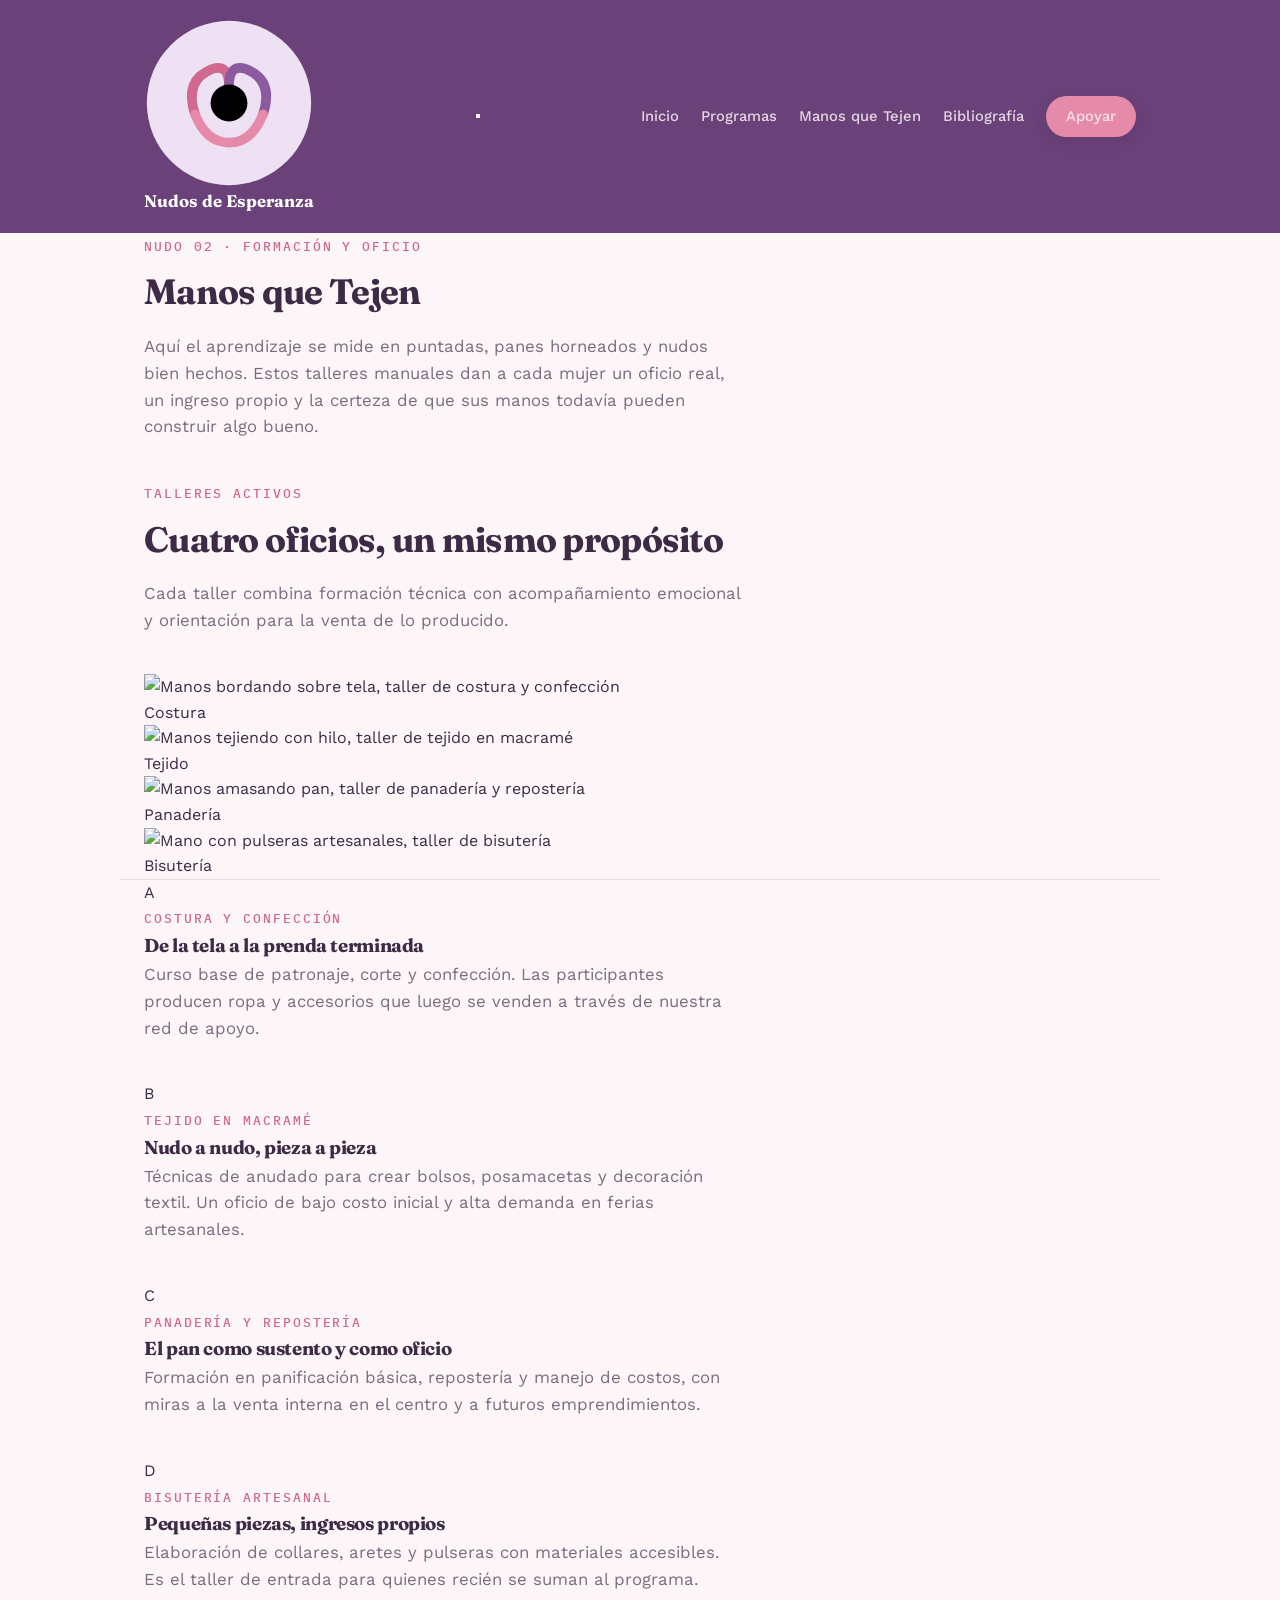
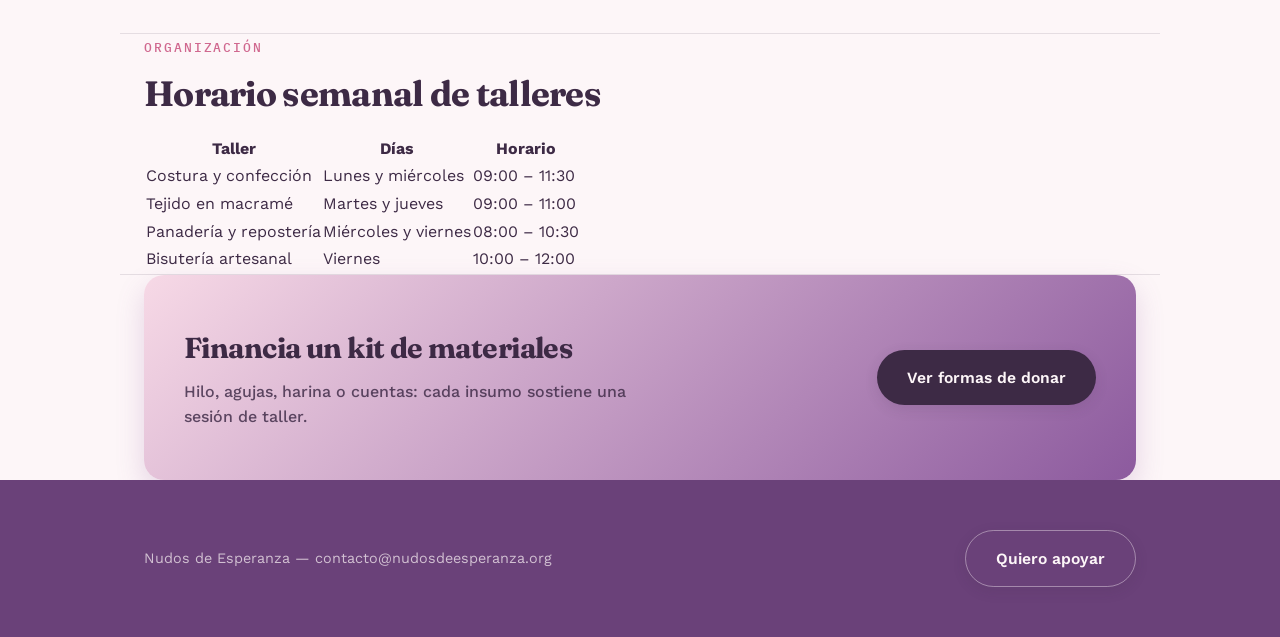
==== manos.html @ 37f953cd "Add files via upload" ====
<!DOCTYPE html>
<html lang="es">
<head>
<meta charset="UTF-8">
<meta name="viewport" content="width=device-width, initial-scale=1.0">
<title>Manos que Tejen — Nudos de Esperanza</title>
<meta name="description" content="Conoce los talleres manuales de Nudos de Esperanza: costura, tejido, panadería y bisutería hechas por mujeres privadas de libertad.">
<link rel="preconnect" href="https://fonts.googleapis.com">
<link rel="preconnect" href="https://fonts.gstatic.com" crossorigin>
<link href="https://fonts.googleapis.com/css2?family=Fraunces:ital,opsz,wght@0,9..144,400;0,9..144,600;0,9..144,700;1,9..144,500&family=Work+Sans:wght@400;500;600;700&family=IBM+Plex+Mono:wght@500&display=swap" rel="stylesheet">
<link rel="stylesheet" href="styles.css">
</head>
<body>

<nav class="topnav">
  <div class="wrap topnav-inner">
    <a href="index.html" class="topnav-logo"><svg class="logo-mark" viewBox="0 0 60 60" xmlns="http://www.w3.org/2000/svg" aria-hidden="true">
        <circle cx="30" cy="30" r="29" fill="var(--morado-tint)"/>
        <path d="M18,34 Q14,22 24,18 Q30,16 30,24" fill="none" stroke="var(--rosa-oscuro)" stroke-width="3.4" stroke-linecap="round"/>
        <path d="M42,34 Q46,22 36,18 Q30,16 30,24" fill="none" stroke="var(--morado)" stroke-width="3.4" stroke-linecap="round"/>
        <circle cx="30" cy="30" r="6.5" fill="var(--hilo)"/>
        <path d="M18,34 Q22,44 30,44 Q38,44 42,34" fill="none" stroke="var(--rosa)" stroke-width="3.4" stroke-linecap="round"/>
      </svg>
      Nudos de Esperanza</a>
    <button class="nav-toggle" aria-label="Abrir menu">
      <span></span><span></span><span></span>
    </button>
    <div class="topnav-links">
      <a href="index.html">Inicio</a>
      <a href="programas.html">Programas</a>
      <a href="manos.html" class="active">Manos que Tejen</a>
      <a href="index.html#bibliografia">Bibliografía</a>
      <a href="#" class="btn btn-primary" onclick="openApoyo(event)" style="padding:9px 20px;">Apoyar</a>
    </div>
  </div>
</nav>

<!-- ============================================================ -->
<!-- ENCABEZADO DE PAGINA -->
<!-- ============================================================ -->
<header class="page-hero">
  <div class="wrap">
    <span class="eyebrow">Nudo 02 · Formación y oficio</span>
    <h1 class="section-title">Manos que Tejen</h1>
    <p class="section-lede">
      Aquí el aprendizaje se mide en puntadas, panes horneados y nudos bien hechos.
      Estos talleres manuales dan a cada mujer un oficio real, un ingreso propio y la
      certeza de que sus manos todavía pueden construir algo bueno.
    </p>
  </div>
</header>

<!-- ============================================================ -->
<!-- LOS TALLERES -->
<!-- ============================================================ -->
<section class="wrap">
  <span class="eyebrow">Talleres activos</span>
  <h2 class="section-title">Cuatro oficios, un mismo propósito</h2>
  <p class="section-lede">Cada taller combina formación técnica con acompañamiento emocional y orientación para la venta de lo producido.</p>

  <div class="galeria-grid">
    <!-- EDITA AQUI: reemplaza cada src por tus propias fotos de los talleres cuando las tengas -->
    <div class="galeria-item">
      <img src="https://images.pexels.com/photos/3838680/pexels-photo-3838680.jpeg?auto=compress&cs=tinysrgb&w=500" alt="Manos bordando sobre tela, taller de costura y confección">
      <span>Costura</span>
    </div>
    <div class="galeria-item">
      <img src="https://images.pexels.com/photos/5709876/pexels-photo-5709876.jpeg?auto=compress&cs=tinysrgb&w=500" alt="Manos tejiendo con hilo, taller de tejido en macramé">
      <span>Tejido</span>
    </div>
    <div class="galeria-item">
      <img src="https://images.pexels.com/photos/5903446/pexels-photo-5903446.jpeg?auto=compress&cs=tinysrgb&w=500" alt="Manos amasando pan, taller de panadería y repostería">
      <span>Panadería</span>
    </div>
    <div class="galeria-item">
      <img src="https://images.pexels.com/photos/16274920/pexels-photo-16274920.jpeg?auto=compress&cs=tinysrgb&w=500" alt="Mano con pulseras artesanales, taller de bisutería">
      <span>Bisutería</span>
    </div>
  </div>
</section>

<hr class="divider wrap">

<!-- ============================================================ -->
<!-- DETALLE DE CADA TALLER -->
<!-- ============================================================ -->
<section class="wrap">

  <div class="detalle-grid" style="border-top:none;">
    <div><div class="detalle-num">A</div></div>
    <div>
      <span class="eyebrow">Costura y confección</span>
      <h3>De la tela a la prenda terminada</h3>
      <!-- EDITA AQUI -->
      <p class="section-lede">Curso base de patronaje, corte y confección. Las participantes producen ropa y accesorios que luego se venden a través de nuestra red de apoyo.</p>
    </div>
  </div>

  <div class="detalle-grid">
    <div><div class="detalle-num">B</div></div>
    <div>
      <span class="eyebrow">Tejido en macramé</span>
      <h3>Nudo a nudo, pieza a pieza</h3>
      <!-- EDITA AQUI -->
      <p class="section-lede">Técnicas de anudado para crear bolsos, posamacetas y decoración textil. Un oficio de bajo costo inicial y alta demanda en ferias artesanales.</p>
    </div>
  </div>

  <div class="detalle-grid">
    <div><div class="detalle-num">C</div></div>
    <div>
      <span class="eyebrow">Panadería y repostería</span>
      <h3>El pan como sustento y como oficio</h3>
      <!-- EDITA AQUI -->
      <p class="section-lede">Formación en panificación básica, repostería y manejo de costos, con miras a la venta interna en el centro y a futuros emprendimientos.</p>
    </div>
  </div>

  <div class="detalle-grid">
    <div><div class="detalle-num">D</div></div>
    <div>
      <span class="eyebrow">Bisutería artesanal</span>
      <h3>Pequeñas piezas, ingresos propios</h3>
      <!-- EDITA AQUI -->
      <p class="section-lede">Elaboración de collares, aretes y pulseras con materiales accesibles. Es el taller de entrada para quienes recién se suman al programa.</p>
    </div>
  </div>

</section>

<hr class="divider wrap">

<!-- ============================================================ -->
<!-- HORARIOS -->
<!-- ============================================================ -->
<section class="wrap">
  <span class="eyebrow">Organización</span>
  <h2 class="section-title">Horario semanal de talleres</h2>
  <!-- EDITA AQUI: ajusta dias y horarios reales -->
  <table class="horario-table">
    <thead>
      <tr>
        <th>Taller</th>
        <th>Días</th>
        <th>Horario</th>
      </tr>
    </thead>
    <tbody>
      <tr><td>Costura y confección</td><td>Lunes y miércoles</td><td>09:00 – 11:30</td></tr>
      <tr><td>Tejido en macramé</td><td>Martes y jueves</td><td>09:00 – 11:00</td></tr>
      <tr><td>Panadería y repostería</td><td>Miércoles y viernes</td><td>08:00 – 10:30</td></tr>
      <tr><td>Bisutería artesanal</td><td>Viernes</td><td>10:00 – 12:00</td></tr>
    </tbody>
  </table>
</section>

<hr class="divider wrap">

<!-- ============================================================ -->
<!-- CTA BAND -->
<!-- ============================================================ -->
<section class="wrap">
  <div class="cta-band">
    <div>
      <h2>Financia un kit de materiales</h2>
      <p>Hilo, agujas, harina o cuentas: cada insumo sostiene una sesión de taller.</p>
    </div>
    <a href="#" class="btn btn-primary" onclick="openApoyo(event)">Ver formas de donar</a>
  </div>
</section>

<!-- ============================================================ -->
<!-- FOOTER -->
<!-- ============================================================ -->
<footer>
  <div class="wrap footer-row">
    <span>Nudos de Esperanza — contacto@nudosdeesperanza.org</span>
    <a href="#" class="btn btn-ghost" onclick="openApoyo(event)">Quiero apoyar</a>
  </div>
</footer>

<!-- ============================================================ -->
<!-- MODAL: DONACIONES — pestañas Bolivia / Internacional          -->
<!-- Debe coincidir exactamente con index.html y programas.html      -->
<!-- ============================================================ -->
<div class="modal-overlay" id="apoyoModal" onclick="if(event.target===this) closeApoyo()">
  <div class="modal-box">
    <button class="modal-close" onclick="closeApoyo()" aria-label="Cerrar">&times;</button>
    <span class="eyebrow">Apoya la causa</span>
    <h2>Elige cómo donar</h2>
    <p class="section-lede">Cualquier aporte, grande o pequeño, sostiene nuestros programas.</p>

    <div class="tabs">
      <button class="tab-btn active" data-tab="bolivia" type="button">Desde Bolivia</button>
      <button class="tab-btn" data-tab="internacional" type="button">Desde el exterior</button>
    </div>

    <div class="tab-panel active" data-tab="bolivia">
      <div class="qr-box">
        <img src="qr.png" alt="Código QR para donar desde Bolivia" onerror="this.style.display='none'; this.parentElement.innerHTML='<span style=&quot;font-size:0.75rem;color:#888;font-family:IBM Plex Mono, monospace; text-align:center;&quot;>Aquí va tu imagen<br>qr.png</span>'">
      </div>
      <div class="cuenta-item">
        <span class="eyebrow">Banco</span>
        <span class="valor">Banco Unión</span>
      </div>
      <div class="cuenta-item">
        <span class="eyebrow">Titular de la cuenta</span>
        <span class="valor">Fundación Nudos de Esperanza</span>
      </div>
      <div class="cuenta-item">
        <span class="eyebrow">Número de cuenta</span>
        <span class="valor">0000-0000-0000-0000</span>
        <button class="copy-btn" data-copy="0000-0000-0000-0000" type="button">Copiar número</button>
      </div>
      <p class="modal-note">También puedes donar en efectivo directamente en nuestras oficinas. Escríbenos a contacto@nudosdeesperanza.org para coordinar.</p>
    </div>

    <div class="tab-panel" data-tab="internacional">
      <div class="qr-box">
        <img src="qr-paypal.png" alt="Código QR de PayPal para donar desde el exterior" onerror="this.style.display='none'; this.parentElement.innerHTML='<span style=&quot;font-size:0.75rem;color:#888;font-family:IBM Plex Mono, monospace; text-align:center;&quot;>Aquí va tu imagen<br>qr-paypal.png</span>'">
      </div>
      <div class="cuenta-item">
        <span class="eyebrow">Plataforma</span>
        <span class="valor">PayPal</span>
      </div>
      <div class="cuenta-item">
        <span class="eyebrow">Correo asociado</span>
        <span class="valor">donaciones@nudosdeesperanza.org</span>
        <button class="copy-btn" data-copy="donaciones@nudosdeesperanza.org" type="button">Copiar correo</button>
      </div>
      <div class="cuenta-item">
        <span class="eyebrow">Enlace directo</span>
        <a class="valor" href="https://www.paypal.com/donate" target="_blank" rel="noopener">paypal.com/donate/nudosdeesperanza</a>
      </div>
      <p class="modal-note">Ideal para donantes fuera de Bolivia. PayPal convierte automáticamente tu moneda local.</p>
    </div>
  </div>
</div>

<script src="script.js"></script>
</body>
</html>
---- styles.css ----
/* ============================================================
   PALETA DE COLORES — TOCA SOLO AQUI PARA CAMBIAR LOS COLORES
   ============================================================
   Este archivo (styles.css) controla el diseño de TODAS las
   paginas del sitio (index.html Y programas.html). Cambia un
   color aqui y se actualiza en las dos paginas a la vez.

   Guia rapida:
   - Para cambiar el ROSADO principal          -> edita --rosa
   - Para cambiar el MORADO principal          -> edita --morado
   - Para cambiar el ROSADO BEBE (mas clarito) -> edita --rosa-bebe
   - Para cambiar el fondo general de la pagina -> edita --color-fondo
   - Para cambiar el color del texto            -> edita --color-texto
   ============================================================ */
:root{

  /* -- Texto -- */
  --color-texto: #3D2A45;
  --color-texto-suave: rgba(61,42,69,0.68);

  /* -- Fondos base -- */
  --color-fondo: #FDF6F8;
  --color-tarjeta: #FFFFFF;
  --color-linea: rgba(61,42,69,0.12);

  /* -- Rosado bebe -- */
  --rosa-bebe: #F7D9E6;
  --rosa-bebe-tint: #FCEEF4;

  /* -- Rosado medio (color principal) -- */
  --rosa: #E58AA8;
  --rosa-oscuro: #D0688F;
  --rosa-tint: #FBE3EC;

  /* -- Morado -- */
  --morado: #8C5A9E;
  --morado-oscuro: #6A4179;
  --morado-tint: #EEE1F3;
}

*{box-sizing:border-box; margin:0; padding:0;}

body{
  background: var(--color-fondo);
  color: var(--color-texto);
  font-family: 'Work Sans', sans-serif;
  line-height: 1.6;
}

h1,h2,h3{
  font-family: 'Fraunces', serif;
  font-weight: 700;
  letter-spacing: -0.02em;
}

.eyebrow{
  font-family: 'IBM Plex Mono', monospace;
  font-size: 0.8rem;
  letter-spacing: 0.15em;
  text-transform: uppercase;
  color: var(--rosa-oscuro);
  display: inline-block;
  font-weight: 500;
}

a{color:inherit; text-decoration:none;}
.wrap{max-width:1040px; margin:0 auto; padding:0 24px;}
img, svg{display:block; max-width:100%;}

/* ---------- NAV SUPERIOR ---------- */
.topnav{ background: var(--morado-oscuro); padding: 18px 0; }
.topnav-inner{ display:flex; justify-content:space-between; align-items:center; flex-wrap:wrap; gap:12px; }
.topnav-logo{ font-family:'Fraunces', serif; font-weight:700; color:#FFFFFF; font-size:1.05rem; }
.topnav-links{ display:flex; gap:22px; align-items:center; }
.topnav-links a{ color: rgba(253,246,248,0.82); font-size:0.92rem; font-weight:500; }
.topnav-links a:hover{ color:#FFFFFF; }
.topnav-links a.btn{ padding:9px 18px; }

/* ---------- HERO (pagina de inicio) ---------- */
.hero{
  background: radial-gradient(circle at 80% 20%, var(--morado) 0%, var(--morado-oscuro) 100%);
  color: var(--color-fondo);
  padding: 80px 0 80px;
  position: relative;
  overflow: hidden;
}
.hero-grid{ display:grid; grid-template-columns:1.15fr 0.85fr; gap:40px; align-items:center; }
.hero .eyebrow{ color: var(--rosa); }
.hero-title-main{
  display:block; font-size:clamp(3rem, 6.5vw, 4.5rem); line-height:1.05;
  color:#FFFFFF; font-weight:700; margin-bottom:12px; text-shadow:0 2px 10px rgba(0,0,0,0.15);
}
.hero-title-sub{
  display:block; font-family:'Fraunces', serif; font-size:clamp(1.3rem, 3vw, 1.9rem);
  color:var(--rosa-bebe); font-weight:500; font-style:italic; line-height:1.3; margin-bottom:22px;
}
.hero p.hero-desc{ max-width:50ch; font-size:1.08rem; color:rgba(253,246,248,0.85); }
.hero-actions{ margin-top:36px; display:flex; gap:16px; flex-wrap:wrap; }

/* ---------- ENCABEZADO SIMPLE (pagina de programas) ---------- */
.page-header{
  background: radial-gradient(circle at 80% 20%, var(--morado) 0%, var(--morado-oscuro) 100%);
  color: var(--color-fondo);
  padding: 60px 0 60px;
}
.back-link{ display:inline-block; margin-bottom:18px; color:var(--rosa-bebe); font-size:0.9rem; font-weight:500; }
.back-link:hover{ text-decoration:underline; }
.page-header h1{ font-size:clamp(2rem, 5vw, 3rem); color:#FFFFFF; margin-bottom:14px; }
.page-header p{ max-width:60ch; font-size:1.05rem; color:rgba(253,246,248,0.85); }

/* ---------- BOTONES ---------- */
.btn{
  display:inline-block; padding:15px 30px; border-radius:50px; font-weight:600; font-size:0.98rem;
  cursor:pointer; border:none; transition:all 0.25s ease; font-family:'Work Sans', sans-serif;
  box-shadow:0 4px 14px rgba(61,42,69,0.12);
}
.btn-primary{ background:var(--rosa); color:var(--color-texto); }
.btn-primary:hover{ background:var(--rosa-oscuro); transform:translateY(-2px); box-shadow:0 6px 18px rgba(208,104,143,0.35); }
.btn-ghost{ background:transparent; border:1.5px solid rgba(253,246,248,0.4); color:var(--color-fondo); }
.btn-ghost:hover{ border-color:var(--color-fondo); background:rgba(255,255,255,0.08); transform:translateY(-2px); }

/* ---------- SECCIONES GENERALES ---------- */
section{ padding:80px 0; }
.section-title{ font-size:2.2rem; margin-top:6px; margin-bottom:12px; color:var(--color-texto); }
.section-lede{ color:var(--color-texto-suave); max-width:60ch; margin-bottom:40px; font-size:1.05rem; }
.divider{ border:none; border-top:1px solid var(--color-linea); }
.link-arrow{ color:var(--rosa-oscuro); font-weight:600; }
.link-arrow:hover{ color:var(--morado); text-decoration:underline; }

/* ---------- QUIENES SOMOS ---------- */
.somos-grid{ display:grid; grid-template-columns:0.85fr 1.15fr; gap:56px; align-items:center; }
.somos-art{ background:var(--color-tarjeta); border-radius:20px; padding:24px; box-shadow:0 10px 30px rgba(61,42,69,0.06); }

/* ---------- TARJETAS DE PROGRAMAS ---------- */
.nudos-grid{ display:grid; grid-template-columns:repeat(auto-fit, minmax(280px, 1fr)); gap:24px; }
.nudo-card{ border-radius:16px; padding:32px 28px; display:flex; flex-direction:column; gap:16px; transition:transform 0.3s ease, box-shadow 0.3s ease; }
.nudo-card:hover{ transform:translateY(-5px); box-shadow:0 12px 24px rgba(61,42,69,0.10); }
.nudo-card.c1{ background:var(--rosa-bebe-tint); border-top:4px solid var(--rosa-bebe); }
.nudo-card.c2{ background:var(--rosa-tint); border-top:4px solid var(--rosa); }
.nudo-card.c3{ background:var(--morado-tint); border-top:4px solid var(--morado); }
.nudo-icon{ width:64px; height:64px; }
.nudo-card h3{ font-size:1.3rem; color:var(--color-texto); }
.nudo-card p{ color:var(--color-texto-suave); font-size:0.98rem; }
.nudo-label{ font-family:'IBM Plex Mono', monospace; font-size:0.75rem; letter-spacing:0.1em; color:var(--color-texto-suave); font-weight:600; }

/* ---------- CTA BAND ---------- */
.cta-band{
  background:linear-gradient(135deg, var(--rosa-bebe) 0%, var(--morado) 100%);
  border-radius:20px; padding:50px 40px; display:grid; grid-template-columns:1fr auto;
  gap:28px; align-items:center; box-shadow:0 12px 28px rgba(140,90,158,0.22);
}
.cta-band h2{ font-size:1.8rem; color:var(--color-texto); margin-bottom:8px; }
.cta-band p{ color:rgba(61,42,69,0.82); max-width:46ch; font-weight:500; }
.cta-band .btn-primary{ background:var(--color-texto); color:var(--color-fondo); }
.cta-band .btn-primary:hover{ background:var(--morado-oscuro); }

/* ---------- BIBLIOGRAFIA ---------- */
.biblio ul{ list-style:none; }
.biblio li{ padding:16px 0; border-bottom:1px solid var(--color-linea); font-size:0.95rem; color:var(--color-texto-suave); }
.biblio li:first-child{ border-top:1px solid var(--color-linea); }

/* ---------- FOOTER ---------- */
footer{ background:var(--morado-oscuro); color:rgba(253,246,248,0.7); padding:50px 0; font-size:0.9rem; }
footer .footer-row{ display:flex; justify-content:space-between; align-items:center; flex-wrap:wrap; gap:20px; }

/* ---------- MODAL: QR + CUENTA ---------- */
.modal-overlay{
  position:fixed; inset:0; background:rgba(61,42,69,0.55); backdrop-filter:blur(4px);
  display:flex; align-items:center; justify-content:center; opacity:0; pointer-events:none;
  transition:opacity 0.25s ease; z-index:200; padding:20px;
}
.modal-overlay.open{ opacity:1; pointer-events:auto; }
.modal-box{
  background:var(--color-tarjeta); border-radius:20px; padding:40px; max-width:440px; width:100%;
  position:relative; transform:translateY(14px); transition:transform 0.25s ease;
  max-height:90vh; overflow-y:auto; box-shadow:0 20px 40px rgba(61,42,69,0.18);
}
.modal-overlay.open .modal-box{ transform:translateY(0); }
.modal-close{
  position:absolute; top:18px; right:18px; width:36px; height:36px; border-radius:50%;
  border:1px solid var(--color-linea); background:transparent; font-size:1.3rem; cursor:pointer; color:var(--color-texto);
}
.modal-box h2{ font-size:1.5rem; margin:8px 0 6px; }
.modal-box .section-lede{ margin-bottom:20px; font-size:0.95rem; }
.qr-box{
  width:200px; height:200px; background:var(--color-fondo); border:2px dashed rgba(61,42,69,0.2);
  border-radius:12px; display:flex; align-items:center; justify-content:center; padding:12px; margin:4px auto 26px;
}
.qr-box img{ width:100%; height:100%; object-fit:contain; }
.cuenta-item{ margin-bottom:14px; }
.cuenta-item .eyebrow{ margin-bottom:4px; }
.cuenta-item .valor{ display:block; font-family:'IBM Plex Mono', monospace; font-size:1.05rem; font-weight:500; color:var(--color-texto); }

@media (max-width:760px){
  .hero-grid, .somos-grid{ grid-template-columns:1fr; }
  .hero-art{ display:none; }
  .cta-band{ grid-template-columns:1fr; text-align:center; }
  .cta-band .btn{ margin:0 auto; }
  footer .footer-row{ flex-direction:column; align-items:flex-start; }
  .topnav-inner{ justify-content:center; text-align:center; }
}
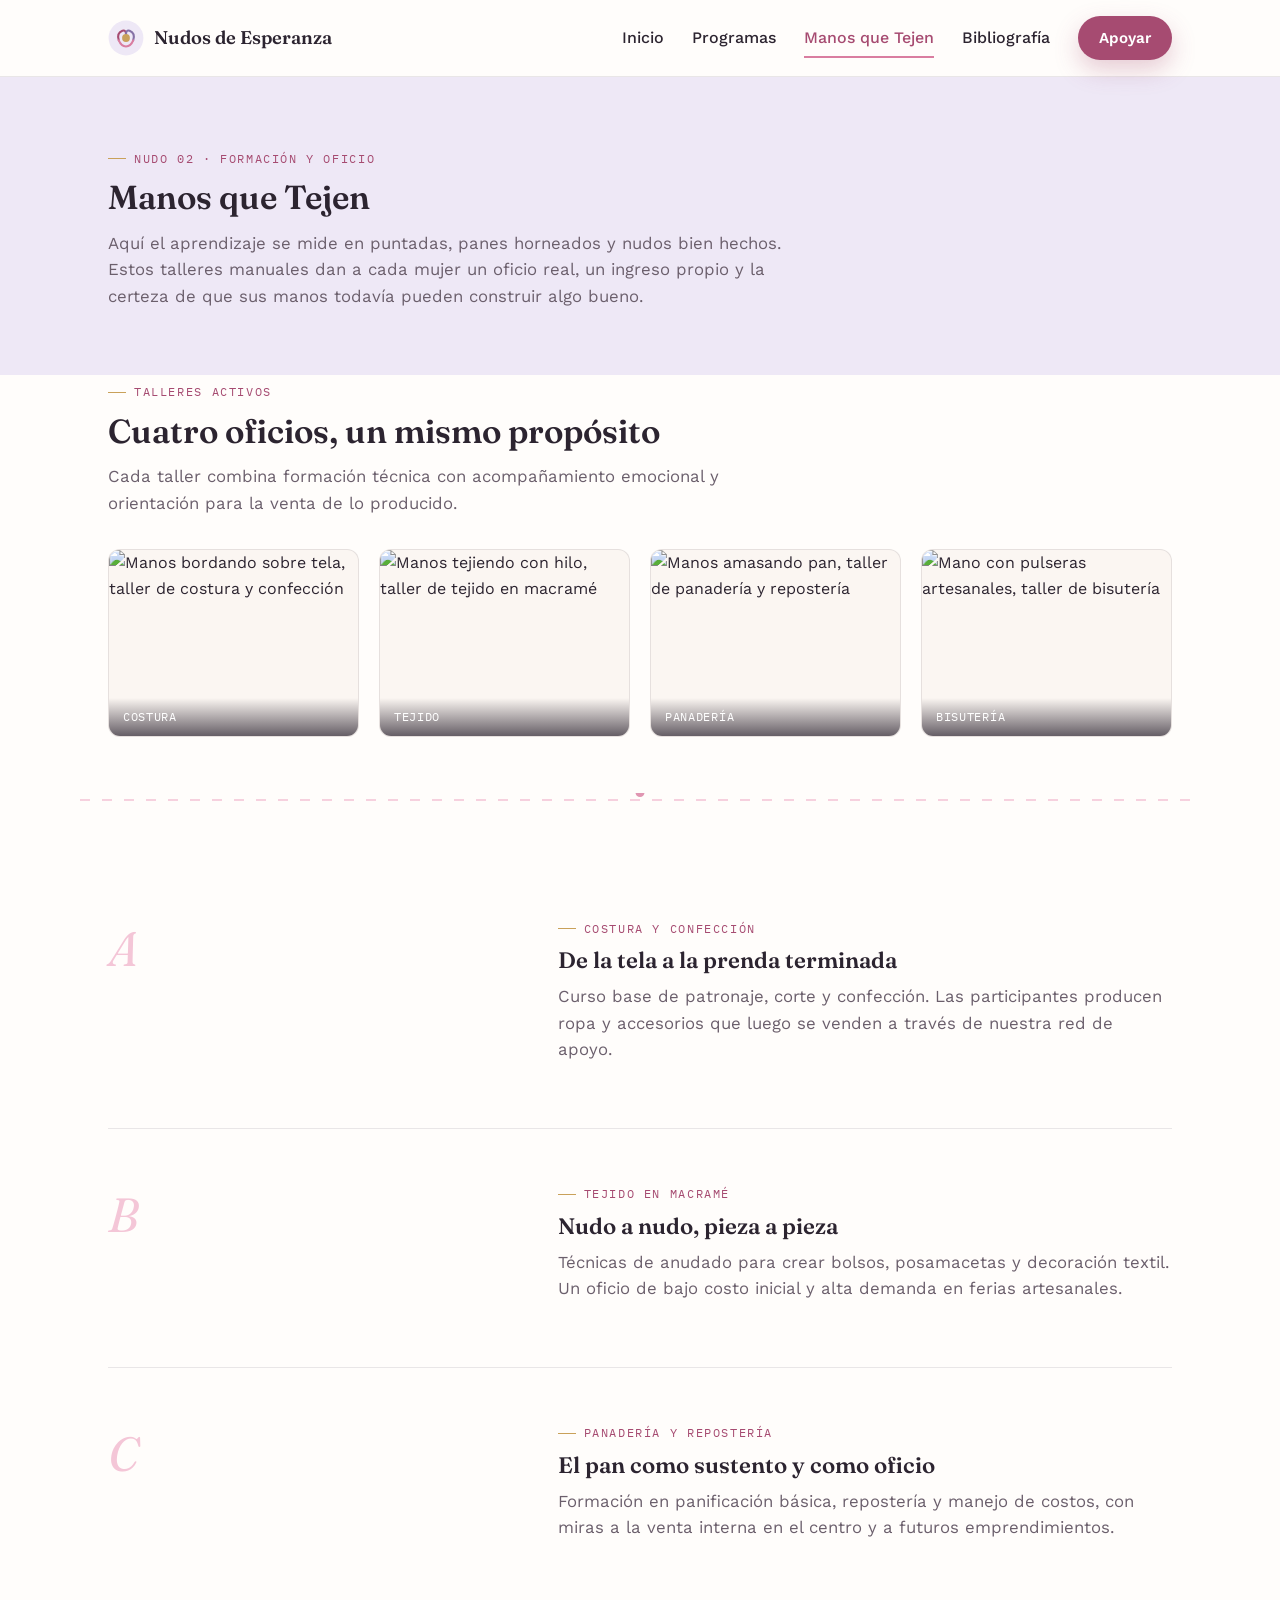
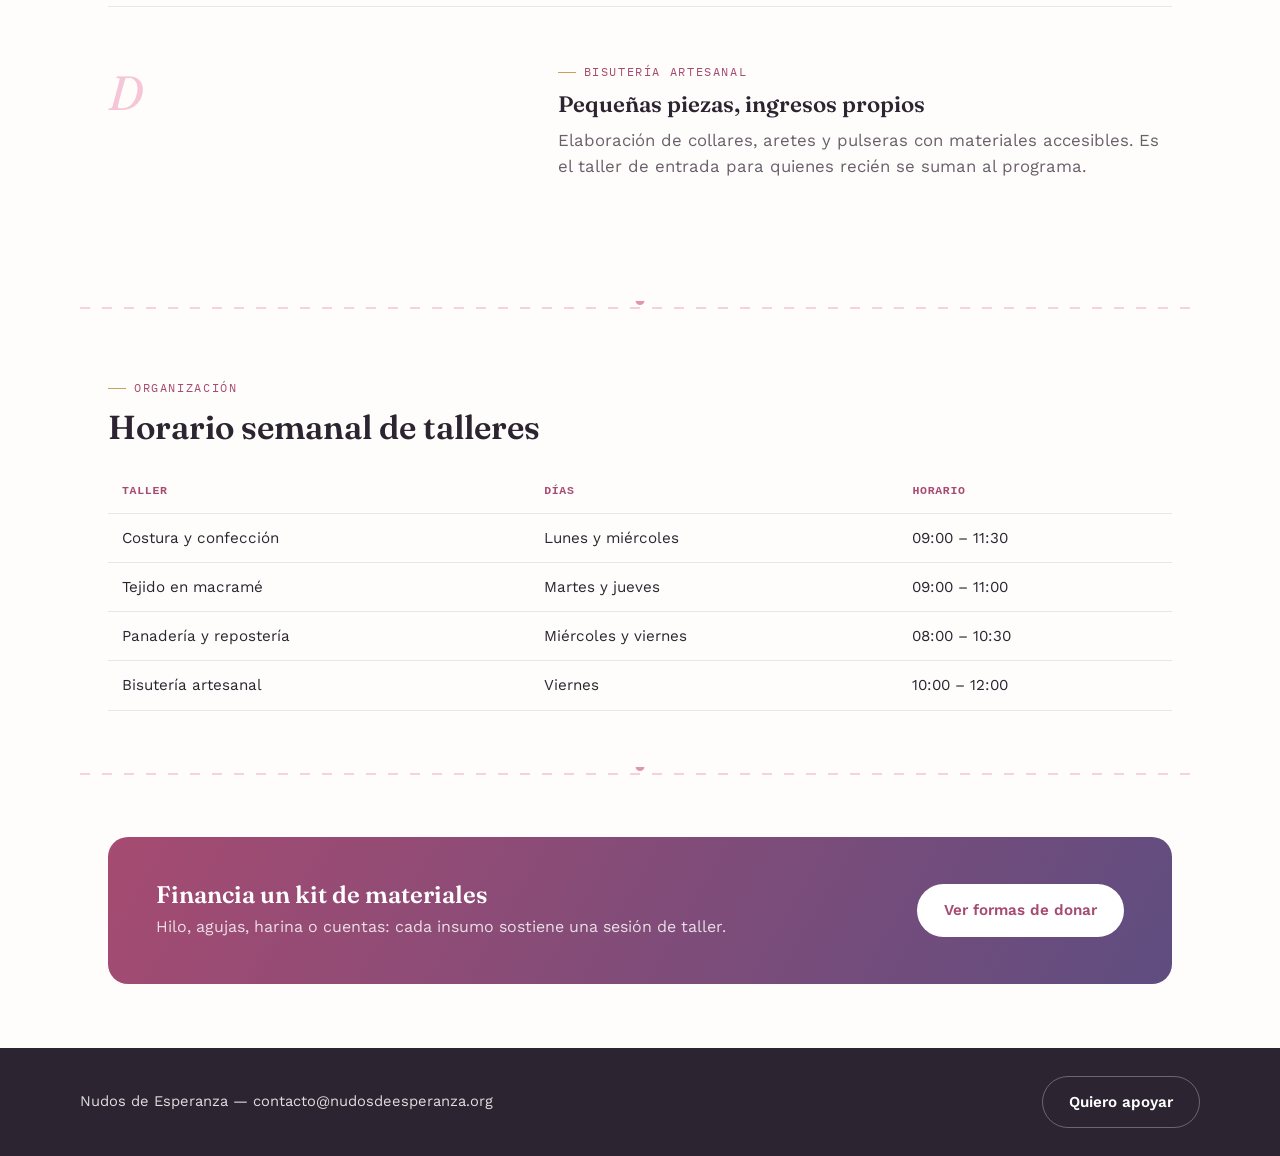
==== commit 6319f795: "modificacion total 4.0" ====
--- a/manos.html
+++ b/manos.html
@@ -3,8 +3,22 @@
 <head>
 <meta charset="UTF-8">
 <meta name="viewport" content="width=device-width, initial-scale=1.0">
-<title>Manos que Tejen — Nudos de Esperanza</title>
-<meta name="description" content="Conoce los talleres manuales de Nudos de Esperanza: costura, tejido, panadería y bisutería hechas por mujeres privadas de libertad.">
+<title>Manos que Tejen — Talleres de costura, tejido y panadería | Nudos de Esperanza</title>
+<meta name="description" content="Conoce los talleres manuales de Nudos de Esperanza: costura, tejido en macramé, panadería y bisutería, dictados por mujeres privadas de libertad en Bolivia.">
+<meta name="language" content="es">
+<link rel="canonical" href="https://estarossaxd.github.io/nudos-de-esperanza/manos.html">
+
+<meta property="og:type" content="website">
+<meta property="og:site_name" content="Nudos de Esperanza">
+<meta property="og:title" content="Manos que Tejen | Nudos de Esperanza">
+<meta property="og:description" content="Talleres de costura, tejido, panadería y bisutería para mujeres privadas de libertad en Bolivia.">
+<meta property="og:url" content="https://estarossaxd.github.io/nudos-de-esperanza/manos.html">
+<meta property="og:image" content="https://images.pexels.com/photos/5709876/pexels-photo-5709876.jpeg?auto=compress&cs=tinysrgb&w=1200">
+<meta property="og:locale" content="es_BO">
+<meta name="twitter:card" content="summary_large_image">
+<meta name="twitter:title" content="Manos que Tejen | Nudos de Esperanza">
+<meta name="twitter:image" content="https://images.pexels.com/photos/5709876/pexels-photo-5709876.jpeg?auto=compress&cs=tinysrgb&w=1200">
+
 <link rel="preconnect" href="https://fonts.googleapis.com">
 <link rel="preconnect" href="https://fonts.gstatic.com" crossorigin>
 <link href="https://fonts.googleapis.com/css2?family=Fraunces:ital,opsz,wght@0,9..144,400;0,9..144,600;0,9..144,700;1,9..144,500&family=Work+Sans:wght@400;500;600;700&family=IBM+Plex+Mono:wght@500&display=swap" rel="stylesheet">
@@ -197,7 +211,7 @@
 
     <div class="tab-panel active" data-tab="bolivia">
       <div class="qr-box">
-        <img src="qr.png" alt="Código QR para donar desde Bolivia" onerror="this.style.display='none'; this.parentElement.innerHTML='<span style=&quot;font-size:0.75rem;color:#888;font-family:IBM Plex Mono, monospace; text-align:center;&quot;>Aquí va tu imagen<br>qr.png</span>'">
+        <img src="qr.jpg" alt="Código QR para donar desde Bolivia" onerror="this.style.display='none'; this.parentElement.innerHTML='<span style=&quot;font-size:0.75rem;color:#888;font-family:IBM Plex Mono, monospace; text-align:center;&quot;>Aquí va tu imagen<br>qr.png</span>'">
       </div>
       <div class="cuenta-item">
         <span class="eyebrow">Banco</span>
--- a/styles.css
+++ b/styles.css
@@ -1,201 +1,745 @@
-/* ============================================================
-   PALETA DE COLORES — TOCA SOLO AQUI PARA CAMBIAR LOS COLORES
-   ============================================================
-   Este archivo (styles.css) controla el diseño de TODAS las
-   paginas del sitio (index.html Y programas.html). Cambia un
-   color aqui y se actualiza en las dos paginas a la vez.
-
-   Guia rapida:
-   - Para cambiar el ROSADO principal          -> edita --rosa
-   - Para cambiar el MORADO principal          -> edita --morado
-   - Para cambiar el ROSADO BEBE (mas clarito) -> edita --rosa-bebe
-   - Para cambiar el fondo general de la pagina -> edita --color-fondo
-   - Para cambiar el color del texto            -> edita --color-texto
-   ============================================================ */
-:root{
-
-  /* -- Texto -- */
-  --color-texto: #3D2A45;
-  --color-texto-suave: rgba(61,42,69,0.68);
-
-  /* -- Fondos base -- */
-  --color-fondo: #FDF6F8;
-  --color-tarjeta: #FFFFFF;
-  --color-linea: rgba(61,42,69,0.12);
-
-  /* -- Rosado bebe -- */
-  --rosa-bebe: #F7D9E6;
-  --rosa-bebe-tint: #FCEEF4;
-
-  /* -- Rosado medio (color principal) -- */
-  --rosa: #E58AA8;
-  --rosa-oscuro: #D0688F;
-  --rosa-tint: #FBE3EC;
-
-  /* -- Morado -- */
-  --morado: #8C5A9E;
-  --morado-oscuro: #6A4179;
-  --morado-tint: #EEE1F3;
-}
-
-*{box-sizing:border-box; margin:0; padding:0;}
-
-body{
+/* =============================================================
+   NUDOS DE ESPERANZA — Hoja de estilos
+   Paleta: rosa polvo + morado suave + toques dorado-hilo
+   Tipografia: Fraunces (display) / Work Sans (cuerpo) / IBM Plex Mono (etiquetas)
+   ============================================================= */
+
+:root {
+  --rosa: #d97da0;
+  --rosa-oscuro: #a64b71;
+  --rosa-bebe: #f4c6d7;
+  --rosa-bebe-tint: #fbebf0;
+  --morado: #8571a6;
+  --morado-oscuro: #5f4d80;
+  --morado-tint: #eee8f6;
+  --hilo: #c9a15a;
+  --color-texto: #2c2430;
+  --color-texto-suave: #6b5f6c;
+  --color-fondo: #fffdfb;
+  --color-fondo-alt: #fbf6f2;
+  --borde: rgba(44, 36, 48, 0.1);
+  --sombra: 0 20px 45px rgba(93, 55, 74, 0.12);
+  --radio: 20px;
+  --radio-sm: 12px;
+}
+
+* { box-sizing: border-box; }
+
+html { scroll-behavior: smooth; }
+
+body {
+  margin: 0;
   background: var(--color-fondo);
   color: var(--color-texto);
-  font-family: 'Work Sans', sans-serif;
+  font-family: "Work Sans", sans-serif;
+  font-size: 16px;
   line-height: 1.6;
-}
-
-h1,h2,h3{
-  font-family: 'Fraunces', serif;
-  font-weight: 700;
-  letter-spacing: -0.02em;
-}
-
-.eyebrow{
-  font-family: 'IBM Plex Mono', monospace;
-  font-size: 0.8rem;
-  letter-spacing: 0.15em;
+  -webkit-font-smoothing: antialiased;
+}
+
+h1, h2, h3 {
+  font-family: "Fraunces", serif;
+  font-weight: 600;
+  margin: 0 0 0.4em;
+  color: var(--color-texto);
+  line-height: 1.15;
+}
+
+p { margin: 0 0 1em; }
+
+a { color: var(--rosa-oscuro); text-decoration: none; }
+
+img { max-width: 100%; display: block; }
+
+.wrap {
+  max-width: 1120px;
+  margin: 0 auto;
+  padding: 0 28px;
+}
+
+/* -------------------------------------------------- */
+/* Elementos de marca: eyebrow + divisor de hilo       */
+/* -------------------------------------------------- */
+.eyebrow {
+  display: inline-flex;
+  align-items: center;
+  gap: 8px;
+  font-family: "IBM Plex Mono", monospace;
+  font-size: 0.72rem;
+  letter-spacing: 0.14em;
   text-transform: uppercase;
   color: var(--rosa-oscuro);
-  display: inline-block;
+  margin-bottom: 10px;
+}
+
+.eyebrow::before {
+  content: "";
+  width: 18px;
+  height: 1px;
+  background: var(--hilo);
+}
+
+.section-title { font-size: clamp(1.7rem, 2.6vw, 2.4rem); }
+
+.section-lede {
+  max-width: 620px;
+  color: var(--color-texto-suave);
+  font-size: 1.05rem;
+}
+
+/* Divisor "de hilo": una linea punteada que imita una puntada de bordado */
+.divider {
+  border: none;
+  height: 14px;
+  margin: 56px auto;
+  background-image: repeating-linear-gradient(
+    to right,
+    var(--rosa-bebe) 0 10px,
+    transparent 10px 22px
+  );
+  background-position: center;
+  background-repeat: repeat-x;
+  background-size: auto 2px;
+  position: relative;
+  opacity: 0.8;
+}
+.divider::before {
+  content: "";
+  position: absolute;
+  left: 50%;
+  top: -5px;
+  transform: translateX(-50%);
+  width: 9px;
+  height: 9px;
+  border-radius: 50%;
+  background: var(--rosa);
+}
+
+/* -------------------------------------------------- */
+/* Botones                                             */
+/* -------------------------------------------------- */
+.btn {
+  display: inline-flex;
+  align-items: center;
+  gap: 8px;
+  font-family: "Work Sans", sans-serif;
+  font-weight: 600;
+  font-size: 0.95rem;
+  padding: 13px 26px;
+  border-radius: 999px;
+  cursor: pointer;
+  border: 1px solid transparent;
+  transition: transform 0.15s ease, box-shadow 0.15s ease, background 0.15s ease, color 0.15s ease;
+  white-space: nowrap;
+}
+.btn-primary {
+  background: var(--rosa-oscuro);
+  color: #fff;
+  box-shadow: 0 10px 24px rgba(166, 75, 113, 0.28);
+}
+.btn-primary:hover { transform: translateY(-2px); box-shadow: 0 14px 30px rgba(166, 75, 113, 0.36); }
+.btn-ghost {
+  background: transparent;
+  color: var(--color-texto);
+  border-color: var(--borde);
+}
+.btn-ghost:hover { border-color: var(--rosa-oscuro); color: var(--rosa-oscuro); }
+
+.link-arrow {
+  font-family: "IBM Plex Mono", monospace;
+  font-size: 0.85rem;
+  color: var(--rosa-oscuro);
+  border-bottom: 1px solid var(--rosa-bebe);
+  padding-bottom: 2px;
+}
+.link-arrow:hover { border-color: var(--rosa-oscuro); }
+
+/* -------------------------------------------------- */
+/* Nav superior                                        */
+/* -------------------------------------------------- */
+.topnav {
+  position: sticky;
+  top: 0;
+  z-index: 40;
+  background: rgba(255, 253, 251, 0.92);
+  backdrop-filter: blur(8px);
+  border-bottom: 1px solid var(--borde);
+}
+.topnav-inner {
+  display: flex;
+  align-items: center;
+  justify-content: space-between;
+  padding: 16px 28px;
+}
+.topnav-logo {
+  display: inline-flex;
+  align-items: center;
+  gap: 10px;
+  font-family: "Fraunces", serif;
+  font-weight: 600;
+  font-size: 1.15rem;
+  color: var(--color-texto);
+  line-height: 1.1;
+}
+.logo-mark {
+  width: 36px;
+  height: 36px;
+  flex-shrink: 0;
+}
+
+/* -------------------------------------------------- */
+/* Fotografias: marco redondeado + sombra (estilo Alalay) */
+/* -------------------------------------------------- */
+.photo-frame {
+  border-radius: var(--radio);
+  overflow: hidden;
+  box-shadow: var(--sombra);
+  position: relative;
+}
+.photo-frame img {
+  width: 100%;
+  height: 100%;
+  object-fit: cover;
+  display: block;
+}
+.photo-frame.ratio-1-1 { aspect-ratio: 1 / 1; }
+.photo-frame.ratio-4-3 { aspect-ratio: 4 / 3; }
+.photo-frame.ratio-3-4 { aspect-ratio: 3 / 4; }
+.topnav-links {
+  display: flex;
+  align-items: center;
+  gap: 28px;
   font-weight: 500;
 }
-
-a{color:inherit; text-decoration:none;}
-.wrap{max-width:1040px; margin:0 auto; padding:0 24px;}
-img, svg{display:block; max-width:100%;}
-
-/* ---------- NAV SUPERIOR ---------- */
-.topnav{ background: var(--morado-oscuro); padding: 18px 0; }
-.topnav-inner{ display:flex; justify-content:space-between; align-items:center; flex-wrap:wrap; gap:12px; }
-.topnav-logo{ font-family:'Fraunces', serif; font-weight:700; color:#FFFFFF; font-size:1.05rem; }
-.topnav-links{ display:flex; gap:22px; align-items:center; }
-.topnav-links a{ color: rgba(253,246,248,0.82); font-size:0.92rem; font-weight:500; }
-.topnav-links a:hover{ color:#FFFFFF; }
-.topnav-links a.btn{ padding:9px 18px; }
-
-/* ---------- HERO (pagina de inicio) ---------- */
-.hero{
-  background: radial-gradient(circle at 80% 20%, var(--morado) 0%, var(--morado-oscuro) 100%);
-  color: var(--color-fondo);
-  padding: 80px 0 80px;
+.topnav-links a:not(.btn) {
+  color: var(--color-texto);
   position: relative;
+  padding: 4px 0;
+}
+.topnav-links a:not(.btn)::after {
+  content: "";
+  position: absolute;
+  left: 0; bottom: -3px;
+  width: 0; height: 2px;
+  background: var(--rosa);
+  transition: width 0.2s ease;
+}
+.topnav-links a:not(.btn):hover::after,
+.topnav-links a.active::after { width: 100%; }
+.topnav-links a.active { color: var(--rosa-oscuro); }
+
+.nav-toggle {
+  display: none;
+  background: none;
+  border: none;
+  cursor: pointer;
+  padding: 6px;
+}
+.nav-toggle span {
+  display: block;
+  width: 24px;
+  height: 2px;
+  background: var(--color-texto);
+  margin: 5px 0;
+  transition: transform 0.2s ease, opacity 0.2s ease;
+}
+
+/* -------------------------------------------------- */
+/* Hero                                                */
+/* -------------------------------------------------- */
+.hero {
+  background: linear-gradient(180deg, var(--morado-tint) 0%, var(--color-fondo) 78%);
+  padding: 72px 0 40px;
   overflow: hidden;
 }
-.hero-grid{ display:grid; grid-template-columns:1.15fr 0.85fr; gap:40px; align-items:center; }
-.hero .eyebrow{ color: var(--rosa); }
-.hero-title-main{
-  display:block; font-size:clamp(3rem, 6.5vw, 4.5rem); line-height:1.05;
-  color:#FFFFFF; font-weight:700; margin-bottom:12px; text-shadow:0 2px 10px rgba(0,0,0,0.15);
-}
-.hero-title-sub{
-  display:block; font-family:'Fraunces', serif; font-size:clamp(1.3rem, 3vw, 1.9rem);
-  color:var(--rosa-bebe); font-weight:500; font-style:italic; line-height:1.3; margin-bottom:22px;
-}
-.hero p.hero-desc{ max-width:50ch; font-size:1.08rem; color:rgba(253,246,248,0.85); }
-.hero-actions{ margin-top:36px; display:flex; gap:16px; flex-wrap:wrap; }
-
-/* ---------- ENCABEZADO SIMPLE (pagina de programas) ---------- */
-.page-header{
-  background: radial-gradient(circle at 80% 20%, var(--morado) 0%, var(--morado-oscuro) 100%);
-  color: var(--color-fondo);
-  padding: 60px 0 60px;
-}
-.back-link{ display:inline-block; margin-bottom:18px; color:var(--rosa-bebe); font-size:0.9rem; font-weight:500; }
-.back-link:hover{ text-decoration:underline; }
-.page-header h1{ font-size:clamp(2rem, 5vw, 3rem); color:#FFFFFF; margin-bottom:14px; }
-.page-header p{ max-width:60ch; font-size:1.05rem; color:rgba(253,246,248,0.85); }
-
-/* ---------- BOTONES ---------- */
-.btn{
-  display:inline-block; padding:15px 30px; border-radius:50px; font-weight:600; font-size:0.98rem;
-  cursor:pointer; border:none; transition:all 0.25s ease; font-family:'Work Sans', sans-serif;
-  box-shadow:0 4px 14px rgba(61,42,69,0.12);
-}
-.btn-primary{ background:var(--rosa); color:var(--color-texto); }
-.btn-primary:hover{ background:var(--rosa-oscuro); transform:translateY(-2px); box-shadow:0 6px 18px rgba(208,104,143,0.35); }
-.btn-ghost{ background:transparent; border:1.5px solid rgba(253,246,248,0.4); color:var(--color-fondo); }
-.btn-ghost:hover{ border-color:var(--color-fondo); background:rgba(255,255,255,0.08); transform:translateY(-2px); }
-
-/* ---------- SECCIONES GENERALES ---------- */
-section{ padding:80px 0; }
-.section-title{ font-size:2.2rem; margin-top:6px; margin-bottom:12px; color:var(--color-texto); }
-.section-lede{ color:var(--color-texto-suave); max-width:60ch; margin-bottom:40px; font-size:1.05rem; }
-.divider{ border:none; border-top:1px solid var(--color-linea); }
-.link-arrow{ color:var(--rosa-oscuro); font-weight:600; }
-.link-arrow:hover{ color:var(--morado); text-decoration:underline; }
-
-/* ---------- QUIENES SOMOS ---------- */
-.somos-grid{ display:grid; grid-template-columns:0.85fr 1.15fr; gap:56px; align-items:center; }
-.somos-art{ background:var(--color-tarjeta); border-radius:20px; padding:24px; box-shadow:0 10px 30px rgba(61,42,69,0.06); }
-
-/* ---------- TARJETAS DE PROGRAMAS ---------- */
-.nudos-grid{ display:grid; grid-template-columns:repeat(auto-fit, minmax(280px, 1fr)); gap:24px; }
-.nudo-card{ border-radius:16px; padding:32px 28px; display:flex; flex-direction:column; gap:16px; transition:transform 0.3s ease, box-shadow 0.3s ease; }
-.nudo-card:hover{ transform:translateY(-5px); box-shadow:0 12px 24px rgba(61,42,69,0.10); }
-.nudo-card.c1{ background:var(--rosa-bebe-tint); border-top:4px solid var(--rosa-bebe); }
-.nudo-card.c2{ background:var(--rosa-tint); border-top:4px solid var(--rosa); }
-.nudo-card.c3{ background:var(--morado-tint); border-top:4px solid var(--morado); }
-.nudo-icon{ width:64px; height:64px; }
-.nudo-card h3{ font-size:1.3rem; color:var(--color-texto); }
-.nudo-card p{ color:var(--color-texto-suave); font-size:0.98rem; }
-.nudo-label{ font-family:'IBM Plex Mono', monospace; font-size:0.75rem; letter-spacing:0.1em; color:var(--color-texto-suave); font-weight:600; }
-
-/* ---------- CTA BAND ---------- */
-.cta-band{
-  background:linear-gradient(135deg, var(--rosa-bebe) 0%, var(--morado) 100%);
-  border-radius:20px; padding:50px 40px; display:grid; grid-template-columns:1fr auto;
-  gap:28px; align-items:center; box-shadow:0 12px 28px rgba(140,90,158,0.22);
-}
-.cta-band h2{ font-size:1.8rem; color:var(--color-texto); margin-bottom:8px; }
-.cta-band p{ color:rgba(61,42,69,0.82); max-width:46ch; font-weight:500; }
-.cta-band .btn-primary{ background:var(--color-texto); color:var(--color-fondo); }
-.cta-band .btn-primary:hover{ background:var(--morado-oscuro); }
-
-/* ---------- BIBLIOGRAFIA ---------- */
-.biblio ul{ list-style:none; }
-.biblio li{ padding:16px 0; border-bottom:1px solid var(--color-linea); font-size:0.95rem; color:var(--color-texto-suave); }
-.biblio li:first-child{ border-top:1px solid var(--color-linea); }
-
-/* ---------- FOOTER ---------- */
-footer{ background:var(--morado-oscuro); color:rgba(253,246,248,0.7); padding:50px 0; font-size:0.9rem; }
-footer .footer-row{ display:flex; justify-content:space-between; align-items:center; flex-wrap:wrap; gap:20px; }
-
-/* ---------- MODAL: QR + CUENTA ---------- */
-.modal-overlay{
-  position:fixed; inset:0; background:rgba(61,42,69,0.55); backdrop-filter:blur(4px);
-  display:flex; align-items:center; justify-content:center; opacity:0; pointer-events:none;
-  transition:opacity 0.25s ease; z-index:200; padding:20px;
-}
-.modal-overlay.open{ opacity:1; pointer-events:auto; }
-.modal-box{
-  background:var(--color-tarjeta); border-radius:20px; padding:40px; max-width:440px; width:100%;
-  position:relative; transform:translateY(14px); transition:transform 0.25s ease;
-  max-height:90vh; overflow-y:auto; box-shadow:0 20px 40px rgba(61,42,69,0.18);
-}
-.modal-overlay.open .modal-box{ transform:translateY(0); }
-.modal-close{
-  position:absolute; top:18px; right:18px; width:36px; height:36px; border-radius:50%;
-  border:1px solid var(--color-linea); background:transparent; font-size:1.3rem; cursor:pointer; color:var(--color-texto);
-}
-.modal-box h2{ font-size:1.5rem; margin:8px 0 6px; }
-.modal-box .section-lede{ margin-bottom:20px; font-size:0.95rem; }
-.qr-box{
-  width:200px; height:200px; background:var(--color-fondo); border:2px dashed rgba(61,42,69,0.2);
-  border-radius:12px; display:flex; align-items:center; justify-content:center; padding:12px; margin:4px auto 26px;
-}
-.qr-box img{ width:100%; height:100%; object-fit:contain; }
-.cuenta-item{ margin-bottom:14px; }
-.cuenta-item .eyebrow{ margin-bottom:4px; }
-.cuenta-item .valor{ display:block; font-family:'IBM Plex Mono', monospace; font-size:1.05rem; font-weight:500; color:var(--color-texto); }
-
-@media (max-width:760px){
-  .hero-grid, .somos-grid{ grid-template-columns:1fr; }
-  .hero-art{ display:none; }
-  .cta-band{ grid-template-columns:1fr; text-align:center; }
-  .cta-band .btn{ margin:0 auto; }
-  footer .footer-row{ flex-direction:column; align-items:flex-start; }
-  .topnav-inner{ justify-content:center; text-align:center; }
-}
+.hero-grid {
+  display: grid;
+  grid-template-columns: 1.1fr 0.9fr;
+  gap: 48px;
+  align-items: center;
+}
+.hero-title-main {
+  display: block;
+  font-size: clamp(2.2rem, 4.2vw, 3.4rem);
+}
+.hero-title-sub {
+  display: block;
+  font-style: italic;
+  font-weight: 500;
+  color: var(--rosa-oscuro);
+  font-size: clamp(1.1rem, 2vw, 1.5rem);
+  margin-top: 6px;
+}
+.hero-desc {
+  max-width: 480px;
+  color: var(--color-texto-suave);
+  font-size: 1.08rem;
+  margin-top: 20px;
+}
+.hero-actions {
+  display: flex;
+  gap: 14px;
+  margin-top: 28px;
+  flex-wrap: wrap;
+}
+.hero-art svg { width: 100%; height: auto; }
+
+/* -------------------------------------------------- */
+/* Quienes somos                                       */
+/* -------------------------------------------------- */
+.somos-grid {
+  display: grid;
+  grid-template-columns: 0.9fr 1.1fr;
+  gap: 56px;
+  align-items: center;
+  padding: 20px 0;
+}
+.somos-art svg { width: 100%; height: auto; }
+
+/* -------------------------------------------------- */
+/* Estadisticas / impacto (estilo "Alcances")          */
+/* -------------------------------------------------- */
+.stats-band {
+  background: var(--morado-oscuro);
+  color: #fff;
+  padding: 56px 0;
+  border-radius: var(--radio);
+}
+.stats-band .eyebrow { color: var(--rosa-bebe); }
+.stats-band .eyebrow::before { background: var(--rosa-bebe); }
+.stats-band h2 { color: #fff; }
+.stats-band .section-lede { color: rgba(255,255,255,0.75); }
+.stats-grid {
+  margin-top: 32px;
+  display: grid;
+  grid-template-columns: repeat(4, 1fr);
+  gap: 24px;
+}
+.stat-item { text-align: left; }
+.stat-num {
+  font-family: "Fraunces", serif;
+  font-size: clamp(2.1rem, 3.5vw, 2.8rem);
+  color: var(--rosa-bebe);
+  font-weight: 600;
+}
+.stat-label {
+  font-family: "IBM Plex Mono", monospace;
+  font-size: 0.78rem;
+  letter-spacing: 0.04em;
+  color: rgba(255,255,255,0.75);
+  margin-top: 6px;
+}
+
+/* -------------------------------------------------- */
+/* Nudos / programas cards                             */
+/* -------------------------------------------------- */
+.nudos-grid {
+  margin-top: 36px;
+  display: grid;
+  grid-template-columns: repeat(3, 1fr);
+  gap: 24px;
+}
+.nudo-card {
+  background: var(--color-fondo-alt);
+  border: 1px solid var(--borde);
+  border-radius: var(--radio);
+  padding: 30px 26px;
+  position: relative;
+  transition: transform 0.2s ease, box-shadow 0.2s ease;
+}
+.nudo-card:hover { transform: translateY(-4px); box-shadow: var(--sombra); }
+.nudo-icon { width: 64px; height: 64px; margin-bottom: 14px; }
+.nudo-label {
+  font-family: "IBM Plex Mono", monospace;
+  font-size: 0.72rem;
+  letter-spacing: 0.1em;
+  color: var(--rosa-oscuro);
+  display: block;
+  margin-bottom: 6px;
+}
+.nudo-card h3 { font-size: 1.2rem; }
+.nudo-card p { color: var(--color-texto-suave); font-size: 0.96rem; margin-bottom: 0; }
+.nudo-card.c1 { border-top: 4px solid var(--rosa); border-radius: var(--radio) var(--radio) var(--radio-sm) var(--radio-sm); }
+.nudo-card.c2 { border-top: 4px solid var(--morado); border-radius: var(--radio) var(--radio) var(--radio-sm) var(--radio-sm); }
+.nudo-card.c3 { border-top: 4px solid var(--hilo); border-radius: var(--radio) var(--radio) var(--radio-sm) var(--radio-sm); }
+
+/* -------------------------------------------------- */
+/* Manos — vitrina de talleres manuales (preview)      */
+/* -------------------------------------------------- */
+.manos-band {
+  display: grid;
+  grid-template-columns: 1fr 1fr;
+  gap: 48px;
+  align-items: center;
+  background: var(--rosa-bebe-tint);
+  border-radius: var(--radio);
+  padding: 48px;
+}
+.manos-band .section-lede { max-width: 100%; }
+.manos-chips {
+  display: flex;
+  flex-wrap: wrap;
+  gap: 10px;
+  margin: 22px 0 26px;
+}
+.manos-chip {
+  font-family: "IBM Plex Mono", monospace;
+  font-size: 0.78rem;
+  background: #fff;
+  border: 1px solid var(--borde);
+  padding: 7px 14px;
+  border-radius: 999px;
+  color: var(--color-texto);
+}
+.manos-art svg { width: 100%; height: auto; }
+
+/* -------------------------------------------------- */
+/* Testimonios                                         */
+/* -------------------------------------------------- */
+.testimonio-card {
+  background: var(--morado-tint);
+  border-radius: var(--radio);
+  padding: 44px;
+  display: grid;
+  grid-template-columns: 0.35fr 0.65fr;
+  gap: 36px;
+  align-items: center;
+}
+.testimonio-mark {
+  font-family: "Fraunces", serif;
+  font-size: 4rem;
+  color: var(--rosa);
+  line-height: 1;
+}
+.testimonio-quote {
+  font-family: "Fraunces", serif;
+  font-style: italic;
+  font-size: 1.25rem;
+  color: var(--color-texto);
+}
+.testimonio-attr {
+  margin-top: 16px;
+  font-family: "IBM Plex Mono", monospace;
+  font-size: 0.8rem;
+  color: var(--rosa-oscuro);
+}
+
+/* -------------------------------------------------- */
+/* CTA band                                            */
+/* -------------------------------------------------- */
+.cta-band {
+  background: linear-gradient(120deg, var(--rosa-oscuro), var(--morado-oscuro));
+  color: #fff;
+  border-radius: var(--radio);
+  padding: 44px 48px;
+  display: flex;
+  align-items: center;
+  justify-content: space-between;
+  gap: 24px;
+  flex-wrap: wrap;
+}
+.cta-band h2 { color: #fff; margin-bottom: 6px; }
+.cta-band p { color: rgba(255,255,255,0.82); margin: 0; }
+.cta-band .btn-primary { background: #fff; color: var(--rosa-oscuro); box-shadow: none; }
+.cta-band .btn-primary:hover { background: var(--rosa-bebe-tint); }
+
+/* -------------------------------------------------- */
+/* Bibliografia                                        */
+/* -------------------------------------------------- */
+.biblio ul { list-style: none; padding: 0; margin: 24px 0 0; }
+.biblio li {
+  padding: 16px 0;
+  border-top: 1px solid var(--borde);
+  color: var(--color-texto-suave);
+  font-size: 0.95rem;
+}
+.biblio li:last-child { border-bottom: 1px solid var(--borde); }
+.biblio li b, .biblio li strong { color: var(--color-texto); }
+
+/* -------------------------------------------------- */
+/* Footer                                              */
+/* -------------------------------------------------- */
+footer {
+  background: var(--color-texto);
+  color: rgba(255,255,255,0.85);
+  margin-top: 64px;
+}
+.footer-row {
+  display: flex;
+  align-items: center;
+  justify-content: space-between;
+  gap: 16px;
+  padding: 28px 0;
+  flex-wrap: wrap;
+  font-size: 0.92rem;
+}
+footer .btn-ghost { color: #fff; border-color: rgba(255,255,255,0.3); }
+footer .btn-ghost:hover { border-color: var(--rosa-bebe); color: var(--rosa-bebe); }
+
+/* -------------------------------------------------- */
+/* Modal de apoyo / donaciones (con pestanas Bolivia / Internacional) */
+/* -------------------------------------------------- */
+.modal-overlay {
+  position: fixed;
+  inset: 0;
+  background: rgba(44, 36, 48, 0.55);
+  display: none;
+  align-items: center;
+  justify-content: center;
+  padding: 20px;
+  z-index: 100;
+}
+.modal-overlay.open { display: flex; }
+.modal-box {
+  background: #fff;
+  border-radius: var(--radio);
+  padding: 36px;
+  max-width: 460px;
+  width: 100%;
+  max-height: 90vh;
+  overflow-y: auto;
+  position: relative;
+  box-shadow: 0 30px 60px rgba(44, 36, 48, 0.3);
+}
+.modal-close {
+  position: absolute;
+  top: 18px; right: 18px;
+  background: var(--color-fondo-alt);
+  border: none;
+  width: 34px; height: 34px;
+  border-radius: 50%;
+  font-size: 1.3rem;
+  line-height: 1;
+  cursor: pointer;
+  color: var(--color-texto-suave);
+}
+.modal-close:hover { background: var(--rosa-bebe-tint); color: var(--rosa-oscuro); }
+
+.tabs {
+  display: flex;
+  gap: 6px;
+  background: var(--color-fondo-alt);
+  border-radius: 999px;
+  padding: 4px;
+  margin: 20px 0 24px;
+}
+.tab-btn {
+  flex: 1;
+  border: none;
+  background: transparent;
+  padding: 10px 12px;
+  border-radius: 999px;
+  font-family: "Work Sans", sans-serif;
+  font-weight: 600;
+  font-size: 0.85rem;
+  cursor: pointer;
+  color: var(--color-texto-suave);
+  transition: background 0.15s ease, color 0.15s ease;
+}
+.tab-btn.active {
+  background: var(--rosa-oscuro);
+  color: #fff;
+}
+.tab-panel { display: none; }
+.tab-panel.active { display: block; }
+
+.qr-box {
+  width: 190px;
+  height: 190px;
+  margin: 0 auto 20px;
+  border-radius: var(--radio-sm);
+  border: 1.5px dashed var(--rosa-bebe);
+  display: flex;
+  align-items: center;
+  justify-content: center;
+  overflow: hidden;
+  background: var(--color-fondo-alt);
+}
+.qr-box img { width: 100%; height: 100%; object-fit: contain; }
+
+.cuenta-item {
+  display: flex;
+  flex-direction: column;
+  gap: 3px;
+  padding: 12px 0;
+  border-top: 1px solid var(--borde);
+}
+.cuenta-item:last-child { padding-bottom: 0; }
+.cuenta-item .eyebrow { margin-bottom: 0; }
+.cuenta-item .valor { font-weight: 600; font-size: 1rem; }
+
+.copy-btn {
+  margin-top: 4px;
+  align-self: flex-start;
+  background: none;
+  border: none;
+  font-family: "IBM Plex Mono", monospace;
+  font-size: 0.72rem;
+  color: var(--rosa-oscuro);
+  cursor: pointer;
+  padding: 0;
+  text-decoration: underline;
+}
+
+.modal-note {
+  margin-top: 18px;
+  font-size: 0.82rem;
+  color: var(--color-texto-suave);
+  background: var(--morado-tint);
+  padding: 12px 14px;
+  border-radius: var(--radio-sm);
+}
+
+/* -------------------------------------------------- */
+/* Pagina interna generica (programas.html / manos.html) */
+/* -------------------------------------------------- */
+.page-hero {
+  background: var(--morado-tint);
+  padding: 64px 0 48px;
+  text-align: left;
+}
+.page-hero .section-lede { max-width: 680px; }
+
+.detalle-grid {
+  display: grid;
+  grid-template-columns: 0.4fr 0.6fr;
+  gap: 40px;
+  padding: 48px 0;
+  align-items: start;
+  border-top: 1px solid var(--borde);
+}
+.detalle-grid:first-of-type { border-top: none; }
+.detalle-num {
+  font-family: "Fraunces", serif;
+  font-style: italic;
+  font-size: 3rem;
+  color: var(--rosa-bebe);
+}
+.detalle-grid h3 { font-size: 1.4rem; }
+.detalle-list {
+  margin: 16px 0 0;
+  padding: 0;
+  list-style: none;
+}
+.detalle-list li {
+  padding-left: 22px;
+  position: relative;
+  margin-bottom: 10px;
+  color: var(--color-texto-suave);
+}
+.detalle-list li::before {
+  content: "";
+  position: absolute;
+  left: 0; top: 9px;
+  width: 8px; height: 8px;
+  border-radius: 50%;
+  background: var(--rosa);
+}
+
+.galeria-grid {
+  display: grid;
+  grid-template-columns: repeat(4, 1fr);
+  gap: 20px;
+  margin-top: 32px;
+}
+.galeria-item {
+  background: var(--color-fondo-alt);
+  border: 1px solid var(--borde);
+  border-radius: var(--radio-sm);
+  aspect-ratio: 4/3;
+  overflow: hidden;
+  position: relative;
+}
+.galeria-item svg { width: 100%; height: 100%; }
+.galeria-item img { width: 100%; height: 100%; object-fit: cover; display: block; transition: transform 0.3s ease; }
+.galeria-item:hover img { transform: scale(1.06); }
+.galeria-item span {
+  position: absolute;
+  left: 0; right: 0; bottom: 0;
+  padding: 10px 14px;
+  background: linear-gradient(0deg, rgba(44,36,48,0.72), transparent);
+  color: #fff;
+  font-family: "IBM Plex Mono", monospace;
+  font-size: 0.72rem;
+  letter-spacing: 0.06em;
+  text-transform: uppercase;
+}
+
+/* Miniatura de foto junto a cada nudo/detalle numerado */
+.detalle-photo {
+  border-radius: var(--radio-sm);
+  overflow: hidden;
+  box-shadow: var(--sombra);
+  aspect-ratio: 4/3;
+  margin-top: 16px;
+}
+.detalle-photo img { width: 100%; height: 100%; object-fit: cover; display: block; }
+
+.horario-table {
+  width: 100%;
+  border-collapse: collapse;
+  margin-top: 24px;
+  font-size: 0.95rem;
+}
+.horario-table th, .horario-table td {
+  text-align: left;
+  padding: 12px 14px;
+  border-bottom: 1px solid var(--borde);
+}
+.horario-table th {
+  font-family: "IBM Plex Mono", monospace;
+  font-size: 0.72rem;
+  letter-spacing: 0.06em;
+  text-transform: uppercase;
+  color: var(--rosa-oscuro);
+}
+
+/* -------------------------------------------------- */
+/* Responsive                                          */
+/* -------------------------------------------------- */
+@media (max-width: 860px) {
+  .hero-grid, .somos-grid, .manos-band, .testimonio-card, .detalle-grid {
+    grid-template-columns: 1fr;
+  }
+  .hero-art, .somos-art { order: -1; max-width: 280px; margin: 0 auto; }
+  .stats-grid { grid-template-columns: repeat(2, 1fr); }
+  .nudos-grid { grid-template-columns: 1fr; }
+  .galeria-grid { grid-template-columns: repeat(2, 1fr); }
+  .detalle-grid > div:first-child { display: flex; align-items: center; gap: 16px; }
+  .detalle-photo { width: 120px; flex-shrink: 0; margin-top: 0; }
+  .cta-band { flex-direction: column; align-items: flex-start; }
+
+  .nav-toggle { display: block; }
+  .topnav-links {
+    position: absolute;
+    top: 100%; left: 0; right: 0;
+    background: var(--color-fondo);
+    border-bottom: 1px solid var(--borde);
+    flex-direction: column;
+    align-items: flex-start;
+    padding: 20px 28px 26px;
+    gap: 16px;
+    display: none;
+  }
+  .topnav-links.open { display: flex; }
+  .topnav-inner { position: relative; }
+}
+
+@media (max-width: 560px) {
+  .stats-grid { grid-template-columns: 1fr 1fr; }
+  .testimonio-card { padding: 30px; }
+  .testimonio-mark { font-size: 3rem; }
+  .cta-band, .manos-band { padding: 32px 24px; }
+  .modal-box { padding: 26px; }
+  .galeria-grid { grid-template-columns: 1fr; }
+}
+
+@media (prefers-reduced-motion: reduce) {
+  * { transition: none !important; scroll-behavior: auto !important; }
+}
+
+:focus-visible {
+  outline: 2px solid var(--rosa-oscuro);
+  outline-offset: 3px;
+}
+
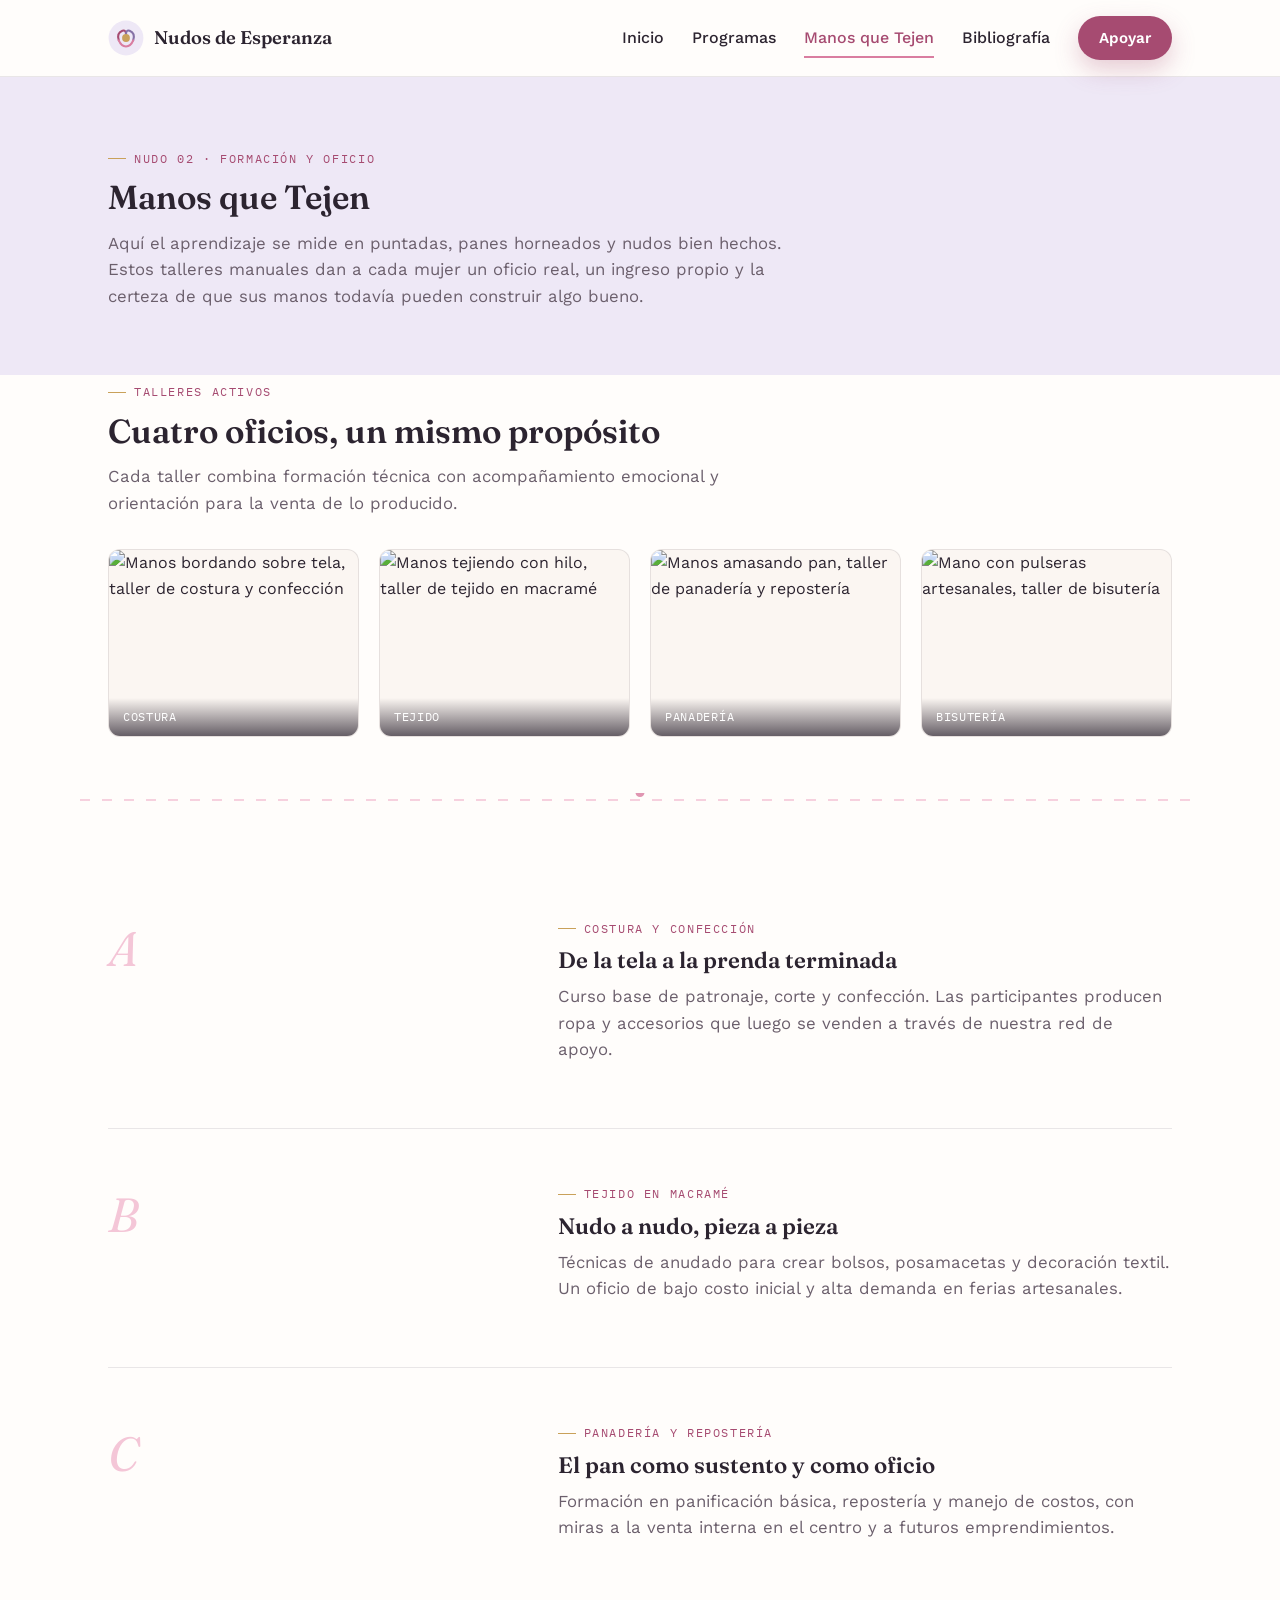
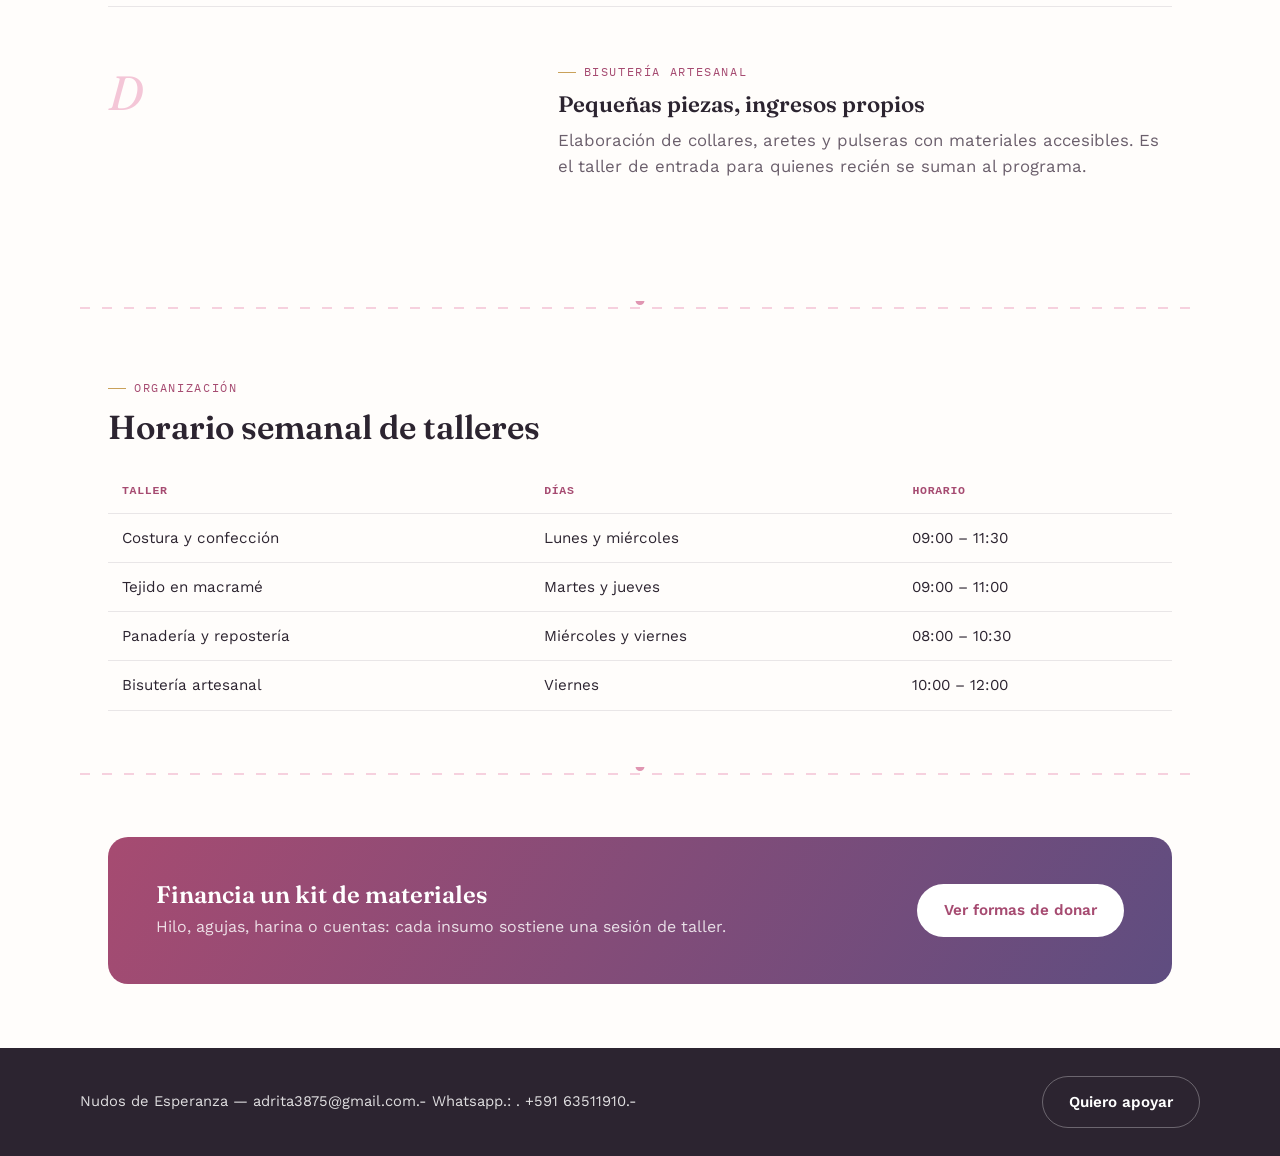
==== commit 0859246f: "se a modificado el coreo y whatsapp" ====
--- a/manos.html
+++ b/manos.html
@@ -188,7 +188,7 @@
 <!-- ============================================================ -->
 <footer>
   <div class="wrap footer-row">
-    <span>Nudos de Esperanza — contacto@nudosdeesperanza.org</span>
+    <span>Nudos de Esperanza — adrita3875@gmail.com.- Whatsapp.: . +591 63511910.-</span>
     <a href="#" class="btn btn-ghost" onclick="openApoyo(event)">Quiero apoyar</a>
   </div>
 </footer>
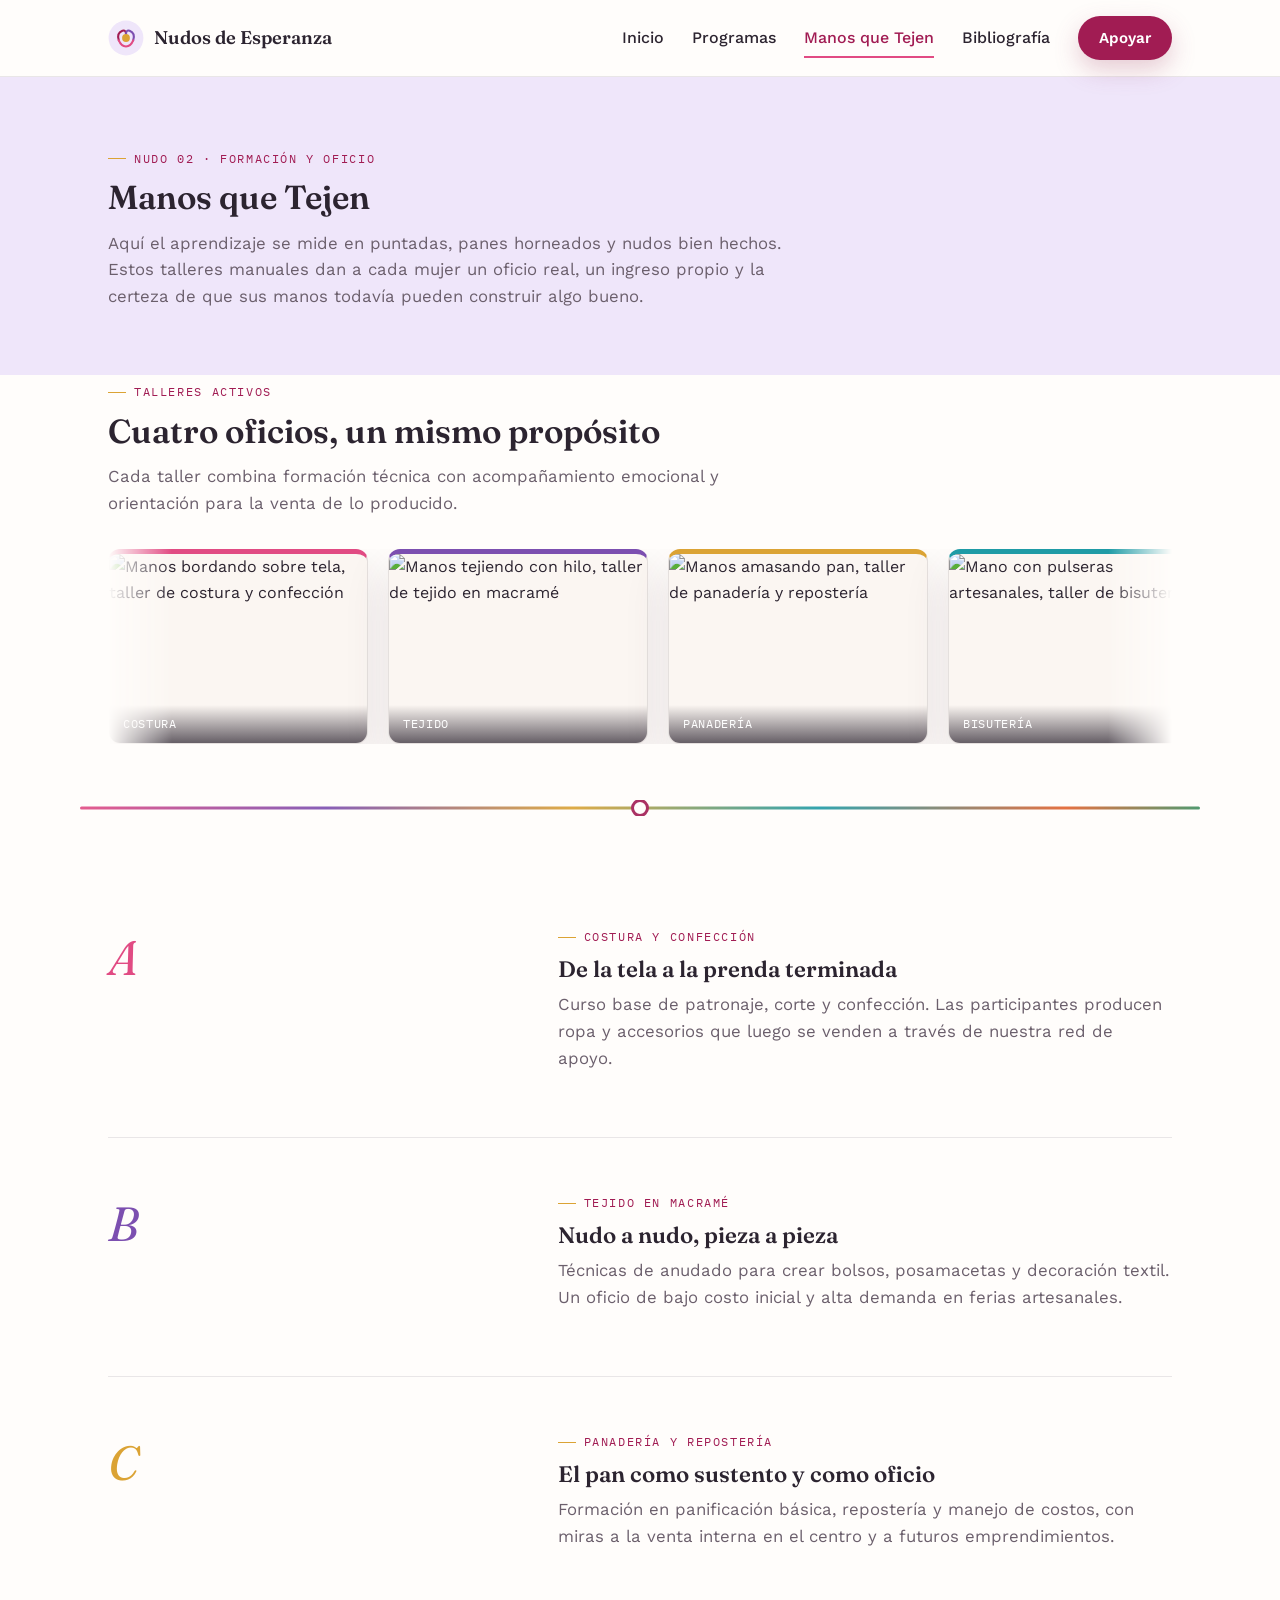
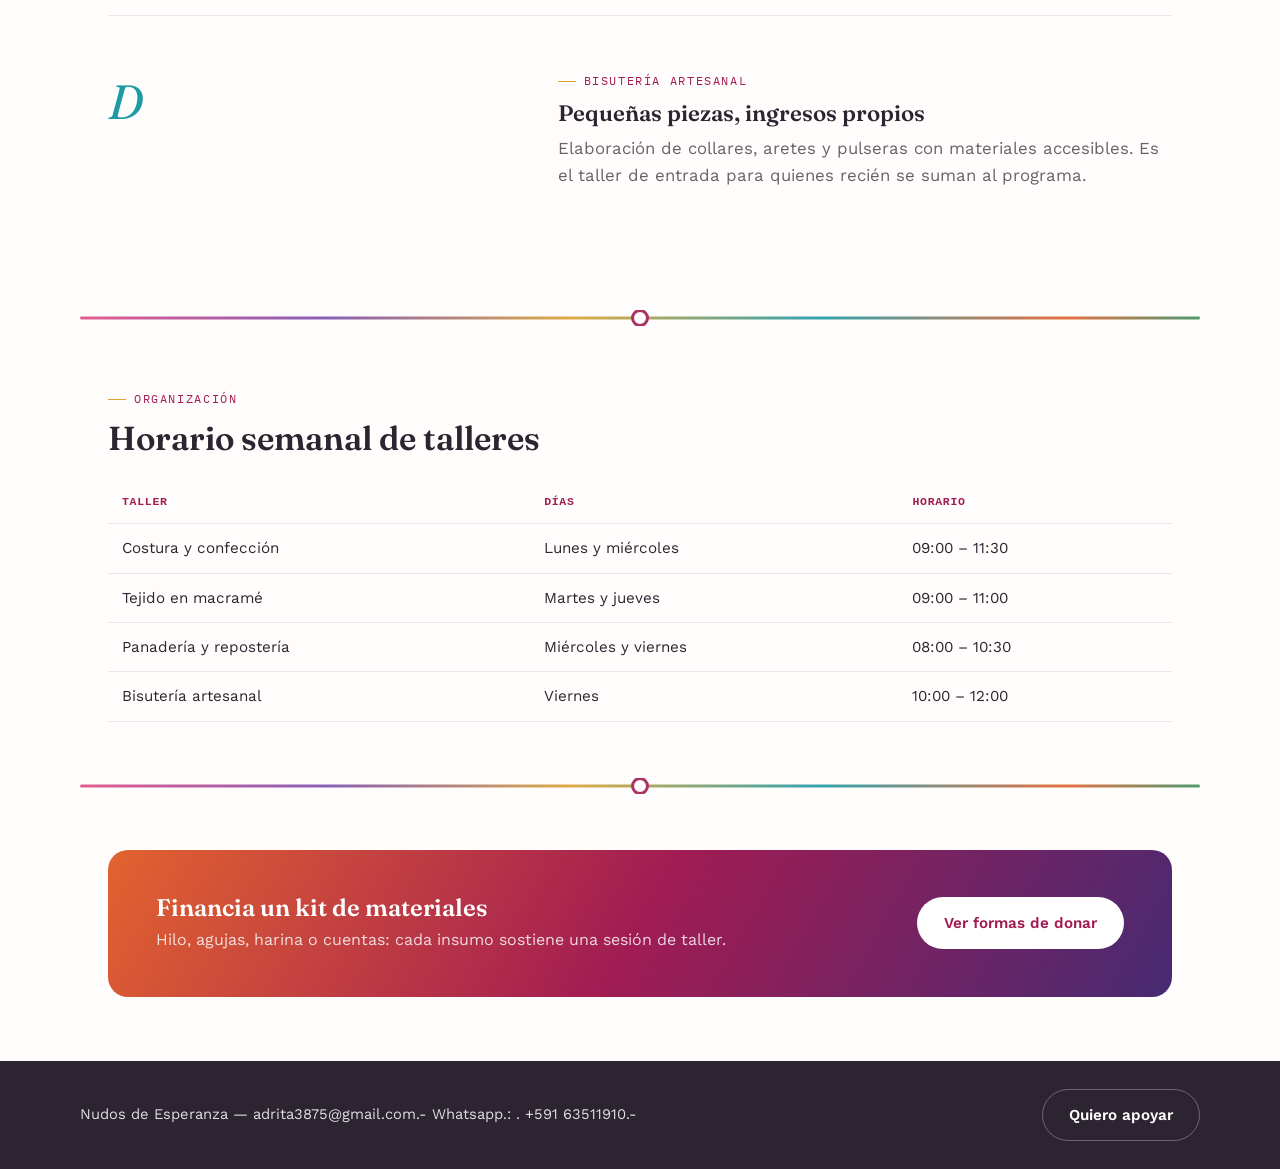
==== commit f320eee7: "se a modificado todoe l estilo" ====
--- a/manos.html
+++ b/manos.html
@@ -72,23 +72,37 @@
   <h2 class="section-title">Cuatro oficios, un mismo propósito</h2>
   <p class="section-lede">Cada taller combina formación técnica con acompañamiento emocional y orientación para la venta de lo producido.</p>
 
-  <div class="galeria-grid">
-    <!-- EDITA AQUI: reemplaza cada src por tus propias fotos de los talleres cuando las tengas -->
-    <div class="galeria-item">
-      <img src="https://images.pexels.com/photos/3838680/pexels-photo-3838680.jpeg?auto=compress&cs=tinysrgb&w=500" alt="Manos bordando sobre tela, taller de costura y confección">
-      <span>Costura</span>
-    </div>
-    <div class="galeria-item">
-      <img src="https://images.pexels.com/photos/5709876/pexels-photo-5709876.jpeg?auto=compress&cs=tinysrgb&w=500" alt="Manos tejiendo con hilo, taller de tejido en macramé">
-      <span>Tejido</span>
-    </div>
-    <div class="galeria-item">
-      <img src="https://images.pexels.com/photos/5903446/pexels-photo-5903446.jpeg?auto=compress&cs=tinysrgb&w=500" alt="Manos amasando pan, taller de panadería y repostería">
-      <span>Panadería</span>
-    </div>
-    <div class="galeria-item">
-      <img src="https://images.pexels.com/photos/16274920/pexels-photo-16274920.jpeg?auto=compress&cs=tinysrgb&w=500" alt="Mano con pulseras artesanales, taller de bisutería">
-      <span>Bisutería</span>
+  <!-- ================================================================ -->
+  <!-- CARRUSEL DE FOTOS: se desliza solo, en bucle infinito.            -->
+  <!-- PARA AGREGAR MAS FOTOS: copia un bloque ".carrusel-item" completo -->
+  <!-- (con su <img> y su <span>) y pegalo dentro de ".carrusel-track",  -->
+  <!-- en cualquier orden. No hace falta tocar el CSS ni el script.js:   -->
+  <!-- el carrusel se ajusta solo a la cantidad de fotos que haya.       -->
+  <!-- Para variar el color del borde superior de cada foto, cambia el   -->
+  <!-- valor de --item-color por uno de estos hilos:                     -->
+  <!-- var(--rosa) · var(--morado) · var(--hilo) · var(--turquesa) ·     -->
+  <!-- var(--terracota) · var(--salvia)                                   -->
+  <!-- ================================================================ -->
+  <div class="carrusel" data-carrusel>
+    <div class="carrusel-track">
+      <div class="carrusel-item" style="--item-color: var(--rosa);">
+        <img src="https://images.pexels.com/photos/3838680/pexels-photo-3838680.jpeg?auto=compress&cs=tinysrgb&w=500" alt="Manos bordando sobre tela, taller de costura y confección" loading="lazy">
+        <span>Costura</span>
+      </div>
+      <div class="carrusel-item" style="--item-color: var(--morado);">
+        <img src="https://images.pexels.com/photos/5709876/pexels-photo-5709876.jpeg?auto=compress&cs=tinysrgb&w=500" alt="Manos tejiendo con hilo, taller de tejido en macramé" loading="lazy">
+        <span>Tejido</span>
+      </div>
+      <div class="carrusel-item" style="--item-color: var(--hilo);">
+        <img src="https://images.pexels.com/photos/5903446/pexels-photo-5903446.jpeg?auto=compress&cs=tinysrgb&w=500" alt="Manos amasando pan, taller de panadería y repostería" loading="lazy">
+        <span>Panadería</span>
+      </div>
+      <div class="carrusel-item" style="--item-color: var(--turquesa);">
+        <img src="https://images.pexels.com/photos/16274920/pexels-photo-16274920.jpeg?auto=compress&cs=tinysrgb&w=500" alt="Mano con pulseras artesanales, taller de bisutería" loading="lazy">
+        <span>Bisutería</span>
+      </div>
+      <!-- Para sumar una quinta foto, duplica uno de los bloques de arriba
+           y cambia el src, el alt, el texto del <span> y --item-color -->
     </div>
   </div>
 </section>
--- a/styles.css
+++ b/styles.css
@@ -1,18 +1,31 @@
 /* =============================================================
    NUDOS DE ESPERANZA — Hoja de estilos
-   Paleta: rosa polvo + morado suave + toques dorado-hilo
+   Paleta "hilos de esperanza": rosa, morado, dorado, turquesa,
+   terracota y salvia — un hilo de color distinto por cada acento,
+   tejidos sobre una misma base cálida y neutra.
    Tipografia: Fraunces (display) / Work Sans (cuerpo) / IBM Plex Mono (etiquetas)
    ============================================================= */
 
 :root {
-  --rosa: #d97da0;
-  --rosa-oscuro: #a64b71;
-  --rosa-bebe: #f4c6d7;
-  --rosa-bebe-tint: #fbebf0;
-  --morado: #8571a6;
-  --morado-oscuro: #5f4d80;
-  --morado-tint: #eee8f6;
-  --hilo: #c9a15a;
+  /* Paleta "hilos de esperanza": cada color es un hilo distinto,          */
+  /* como en el bordado — diversos pero tejidos sobre la misma base cálida.*/
+  --rosa: #e14b83;
+  --rosa-oscuro: #a11c53;
+  --rosa-bebe: #ffb8d4;
+  --rosa-bebe-tint: #fdeaf2;
+  --morado: #7c4fb0;
+  --morado-oscuro: #472a72;
+  --morado-tint: #efe6fa;
+  --hilo: #dba334;
+  --hilo-oscuro: #8a6118;
+  --hilo-tint: #faf0d8;
+  --terracota: #e2632f;
+  --terracota-tint: #fceae0;
+  --salvia: #3f8f61;
+  --salvia-tint: #e5f3ea;
+  --turquesa: #1f9ba6;
+  --turquesa-oscuro: #0f6e76;
+  --turquesa-tint: #e1f4f5;
   --color-texto: #2c2430;
   --color-texto-suave: #6b5f6c;
   --color-fondo: #fffdfb;
@@ -87,32 +100,43 @@
   font-size: 1.05rem;
 }
 
-/* Divisor "de hilo": una linea punteada que imita una puntada de bordado */
+/* Divisor "trenza de hilos": una linea de gradiente con los distintos
+   colores de la paleta, como si varios hilos se cruzaran entre secciones */
 .divider {
   border: none;
-  height: 14px;
+  height: 16px;
   margin: 56px auto;
-  background-image: repeating-linear-gradient(
-    to right,
-    var(--rosa-bebe) 0 10px,
-    transparent 10px 22px
-  );
-  background-position: center;
-  background-repeat: repeat-x;
-  background-size: auto 2px;
-  position: relative;
-  opacity: 0.8;
+  position: relative;
+  opacity: 0.9;
 }
 .divider::before {
   content: "";
   position: absolute;
+  left: 0; right: 0; top: 50%;
+  transform: translateY(-50%);
+  height: 3px;
+  border-radius: 999px;
+  background: linear-gradient(
+    90deg,
+    var(--rosa) 0%,
+    var(--morado) 22%,
+    var(--hilo) 44%,
+    var(--turquesa) 66%,
+    var(--terracota) 88%,
+    var(--salvia) 100%
+  );
+}
+.divider::after {
+  content: "";
+  position: absolute;
   left: 50%;
-  top: -5px;
-  transform: translateX(-50%);
-  width: 9px;
-  height: 9px;
+  top: 50%;
+  transform: translate(-50%, -50%);
+  width: 12px;
+  height: 12px;
   border-radius: 50%;
-  background: var(--rosa);
+  background: var(--color-fondo);
+  border: 3px solid var(--rosa-oscuro);
 }
 
 /* -------------------------------------------------- */
@@ -251,12 +275,41 @@
   background: linear-gradient(180deg, var(--morado-tint) 0%, var(--color-fondo) 78%);
   padding: 72px 0 40px;
   overflow: hidden;
+  position: relative;
+}
+/* Manchas de color difuminadas: como hilos de distintos colores flotando
+   detras del titular, para reforzar la idea de diversidad de la paleta */
+.hero::before,
+.hero::after {
+  content: "";
+  position: absolute;
+  border-radius: 50%;
+  filter: blur(70px);
+  opacity: 0.4;
+  pointer-events: none;
+  z-index: 0;
+}
+.hero::before {
+  width: 320px;
+  height: 320px;
+  background: var(--turquesa);
+  top: -100px;
+  right: 6%;
+}
+.hero::after {
+  width: 280px;
+  height: 280px;
+  background: var(--hilo);
+  bottom: -90px;
+  left: 2%;
 }
 .hero-grid {
   display: grid;
   grid-template-columns: 1.1fr 0.9fr;
   gap: 48px;
   align-items: center;
+  position: relative;
+  z-index: 1;
 }
 .hero-title-main {
   display: block;
@@ -300,7 +353,7 @@
 /* Estadisticas / impacto (estilo "Alcances")          */
 /* -------------------------------------------------- */
 .stats-band {
-  background: var(--morado-oscuro);
+  background: linear-gradient(120deg, var(--morado-oscuro) 0%, var(--rosa-oscuro) 55%, var(--terracota) 100%);
   color: #fff;
   padding: 56px 0;
   border-radius: var(--radio);
@@ -322,6 +375,11 @@
   color: var(--rosa-bebe);
   font-weight: 600;
 }
+/* Cada cifra toma el color de un hilo distinto de la paleta */
+.stat-item:nth-child(4n+1) .stat-num { color: var(--rosa-bebe); }
+.stat-item:nth-child(4n+2) .stat-num { color: #f3cf8f; }
+.stat-item:nth-child(4n+3) .stat-num { color: #9fe0da; }
+.stat-item:nth-child(4n+4) .stat-num { color: #b7e6c4; }
 .stat-label {
   font-family: "IBM Plex Mono", monospace;
   font-size: 0.78rem;
@@ -385,11 +443,12 @@
 .manos-chip {
   font-family: "IBM Plex Mono", monospace;
   font-size: 0.78rem;
+  font-weight: 600;
   background: #fff;
-  border: 1px solid var(--borde);
+  border: 1.5px solid var(--chip-color, var(--borde));
   padding: 7px 14px;
   border-radius: 999px;
-  color: var(--color-texto);
+  color: var(--chip-color, var(--color-texto));
 }
 .manos-art svg { width: 100%; height: auto; }
 
@@ -428,7 +487,7 @@
 /* CTA band                                            */
 /* -------------------------------------------------- */
 .cta-band {
-  background: linear-gradient(120deg, var(--rosa-oscuro), var(--morado-oscuro));
+  background: linear-gradient(120deg, var(--terracota) 0%, var(--rosa-oscuro) 50%, var(--morado-oscuro) 100%);
   color: #fff;
   border-radius: var(--radio);
   padding: 44px 48px;
@@ -615,6 +674,11 @@
   font-size: 3rem;
   color: var(--rosa-bebe);
 }
+/* Cada taller/nudo se identifica con un hilo de color distinto */
+.detalle-grid:nth-of-type(4n+1) .detalle-num { color: var(--rosa); }
+.detalle-grid:nth-of-type(4n+2) .detalle-num { color: var(--morado); }
+.detalle-grid:nth-of-type(4n+3) .detalle-num { color: var(--hilo); }
+.detalle-grid:nth-of-type(4n+4) .detalle-num { color: var(--turquesa); }
 .detalle-grid h3 { font-size: 1.4rem; }
 .detalle-list {
   margin: 16px 0 0;
@@ -636,24 +700,52 @@
   background: var(--rosa);
 }
 
-.galeria-grid {
-  display: grid;
-  grid-template-columns: repeat(4, 1fr);
+/* -------------------------------------------------- */
+/* Carrusel de fotos: desliza en bucle infinito y sin  */
+/* cortes. Para sumar mas fotos, solo hay que copiar   */
+/* un ".carrusel-item" dentro de ".carrusel-track" en   */
+/* el HTML — el script.js y este CSS se ajustan solos,  */
+/* sin importar cuantas imagenes haya.                  */
+/* -------------------------------------------------- */
+.carrusel {
+  position: relative;
+  margin-top: 32px;
+  overflow: hidden;
+  -webkit-mask-image: linear-gradient(90deg, transparent 0, #000 6%, #000 94%, transparent 100%);
+          mask-image: linear-gradient(90deg, transparent 0, #000 6%, #000 94%, transparent 100%);
+}
+.carrusel-track {
+  display: flex;
+  align-items: stretch;
   gap: 20px;
-  margin-top: 32px;
-}
-.galeria-item {
+  width: max-content;
+  will-change: transform;
+  animation: carrusel-desliza var(--carrusel-duration, 32s) linear infinite;
+}
+.carrusel:hover .carrusel-track,
+.carrusel:focus-within .carrusel-track {
+  animation-play-state: paused;
+}
+@keyframes carrusel-desliza {
+  from { transform: translateX(0); }
+  to { transform: translateX(-50%); }
+}
+.carrusel-item {
+  flex: 0 0 auto;
+  width: 260px;
+  aspect-ratio: 4/3;
   background: var(--color-fondo-alt);
   border: 1px solid var(--borde);
+  border-top: 5px solid var(--item-color, var(--rosa));
   border-radius: var(--radio-sm);
-  aspect-ratio: 4/3;
   overflow: hidden;
   position: relative;
-}
-.galeria-item svg { width: 100%; height: 100%; }
-.galeria-item img { width: 100%; height: 100%; object-fit: cover; display: block; transition: transform 0.3s ease; }
-.galeria-item:hover img { transform: scale(1.06); }
-.galeria-item span {
+  box-shadow: var(--sombra);
+}
+.carrusel-item svg { width: 100%; height: 100%; }
+.carrusel-item img { width: 100%; height: 100%; object-fit: cover; display: block; transition: transform 0.4s ease; }
+.carrusel-item:hover img { transform: scale(1.06); }
+.carrusel-item span {
   position: absolute;
   left: 0; right: 0; bottom: 0;
   padding: 10px 14px;
@@ -664,6 +756,9 @@
   letter-spacing: 0.06em;
   text-transform: uppercase;
 }
+@media (max-width: 560px) {
+  .carrusel-item { width: 200px; }
+}
 
 /* Miniatura de foto junto a cada nudo/detalle numerado */
 .detalle-photo {
@@ -704,7 +799,6 @@
   .hero-art, .somos-art { order: -1; max-width: 280px; margin: 0 auto; }
   .stats-grid { grid-template-columns: repeat(2, 1fr); }
   .nudos-grid { grid-template-columns: 1fr; }
-  .galeria-grid { grid-template-columns: repeat(2, 1fr); }
   .detalle-grid > div:first-child { display: flex; align-items: center; gap: 16px; }
   .detalle-photo { width: 120px; flex-shrink: 0; margin-top: 0; }
   .cta-band { flex-direction: column; align-items: flex-start; }
@@ -731,11 +825,16 @@
   .testimonio-mark { font-size: 3rem; }
   .cta-band, .manos-band { padding: 32px 24px; }
   .modal-box { padding: 26px; }
-  .galeria-grid { grid-template-columns: 1fr; }
 }
 
 @media (prefers-reduced-motion: reduce) {
   * { transition: none !important; scroll-behavior: auto !important; }
+  .carrusel-track {
+    animation: none !important;
+    overflow-x: auto;
+    scroll-snap-type: x proximity;
+  }
+  .carrusel-item { scroll-snap-align: start; }
 }
 
 :focus-visible {
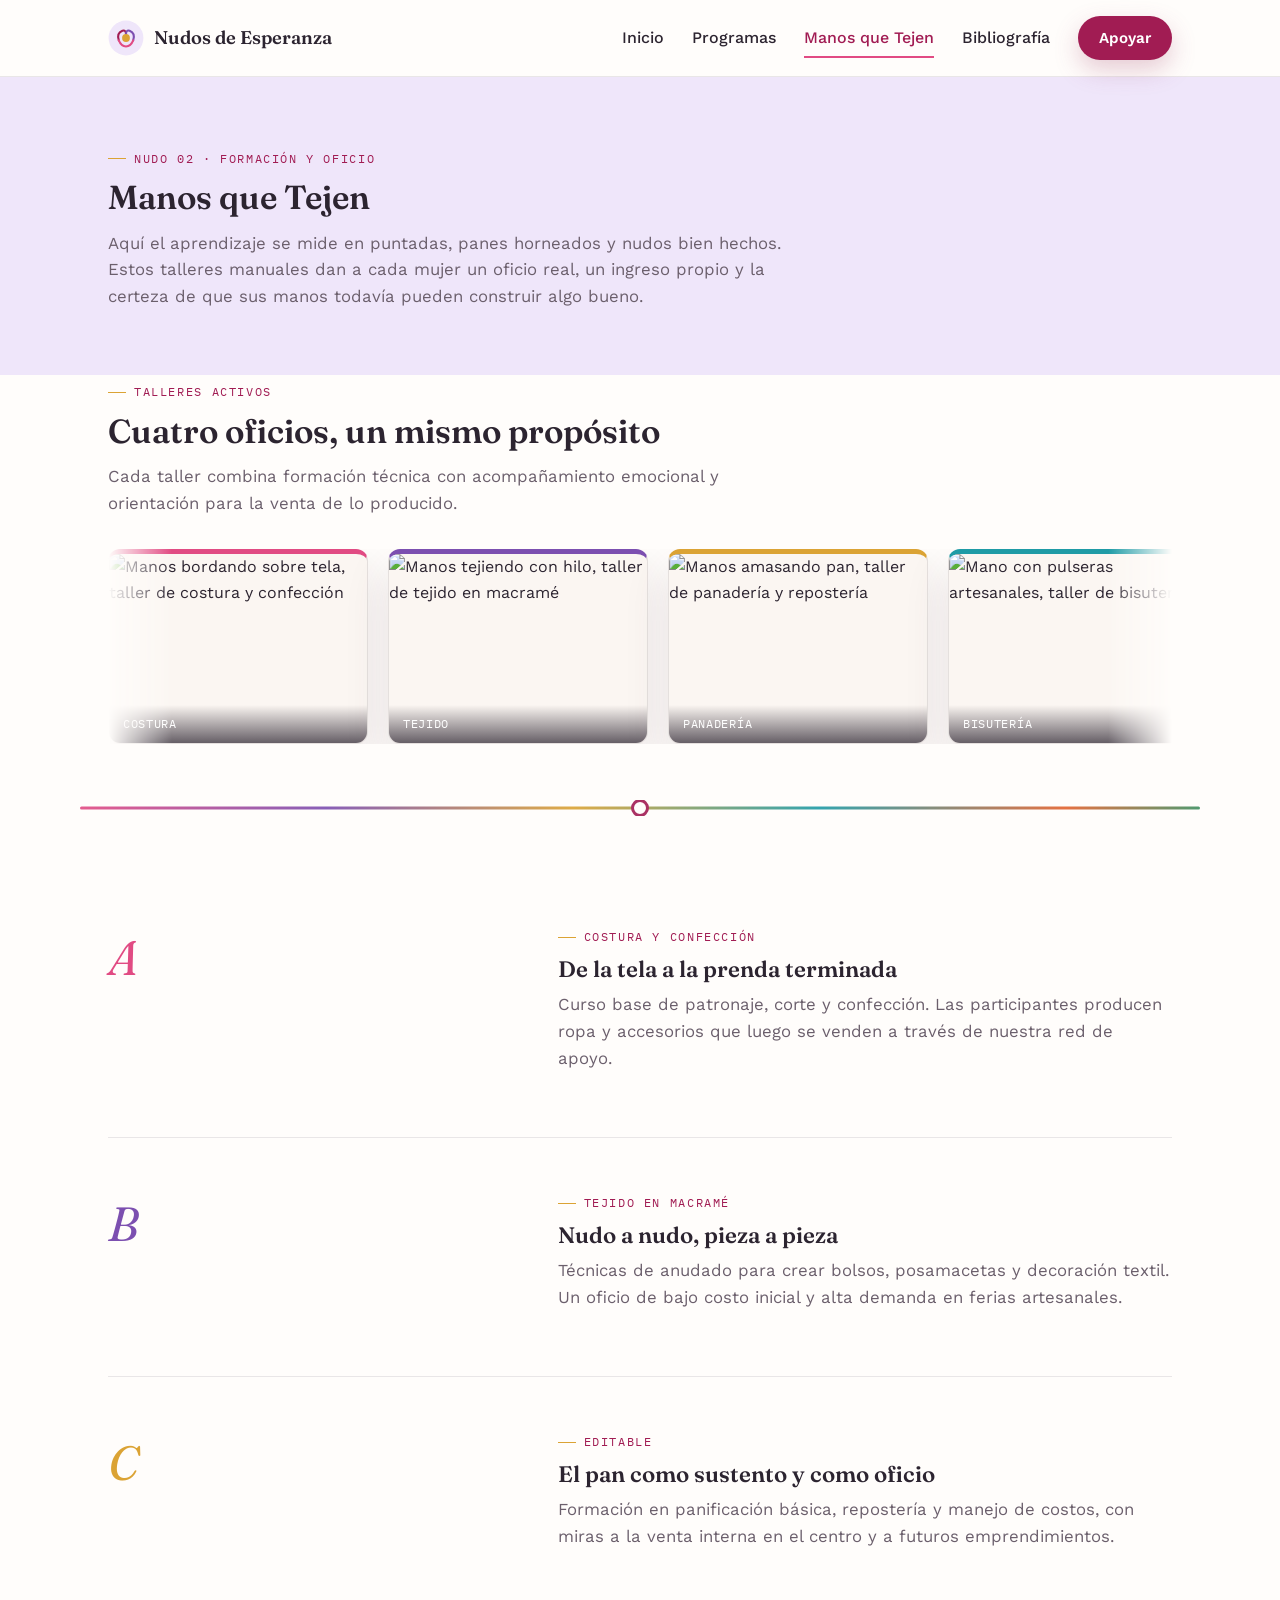
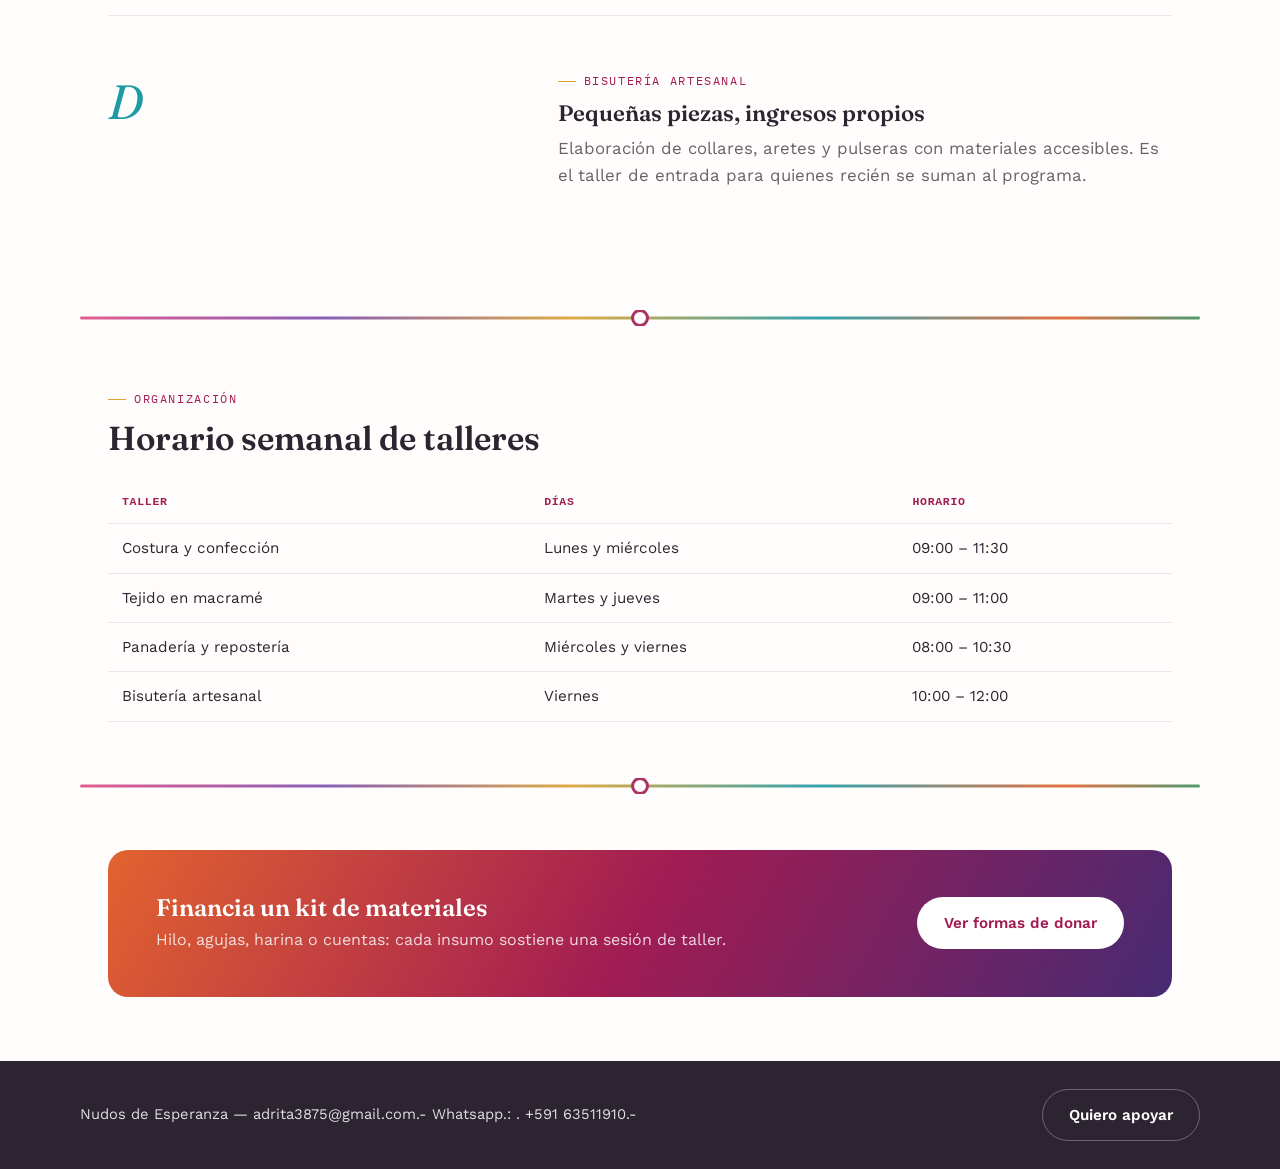
==== commit 59f08d0a: "se modifico algunas cosas" ====
--- a/manos.html
+++ b/manos.html
@@ -3,15 +3,15 @@
 <head>
 <meta charset="UTF-8">
 <meta name="viewport" content="width=device-width, initial-scale=1.0">
-<title>Manos que Tejen — Talleres de costura, tejido y panadería | Nudos de Esperanza</title>
-<meta name="description" content="Conoce los talleres manuales de Nudos de Esperanza: costura, tejido en macramé, panadería y bisutería, dictados por mujeres privadas de libertad en Bolivia.">
+
+<meta name="description" content="Conoce los talleres manuales de Nudos de Esperanza: costura y  tejido 100% artesanal.">
 <meta name="language" content="es">
 <link rel="canonical" href="https://estarossaxd.github.io/nudos-de-esperanza/manos.html">
 
 <meta property="og:type" content="website">
 <meta property="og:site_name" content="Nudos de Esperanza">
 <meta property="og:title" content="Manos que Tejen | Nudos de Esperanza">
-<meta property="og:description" content="Talleres de costura, tejido, panadería y bisutería para mujeres privadas de libertad en Bolivia.">
+<meta property="og:description" content="Talleres de costura y  tejido 100% de para mujeres privadas de libertad para para mujeres.">
 <meta property="og:url" content="https://estarossaxd.github.io/nudos-de-esperanza/manos.html">
 <meta property="og:image" content="https://images.pexels.com/photos/5709876/pexels-photo-5709876.jpeg?auto=compress&cs=tinysrgb&w=1200">
 <meta property="og:locale" content="es_BO">
@@ -137,7 +137,7 @@
   <div class="detalle-grid">
     <div><div class="detalle-num">C</div></div>
     <div>
-      <span class="eyebrow">Panadería y repostería</span>
+      <span class="eyebrow">EDITABLE</span>
       <h3>El pan como sustento y como oficio</h3>
       <!-- EDITA AQUI -->
       <p class="section-lede">Formación en panificación básica, repostería y manejo de costos, con miras a la venta interna en el centro y a futuros emprendimientos.</p>
